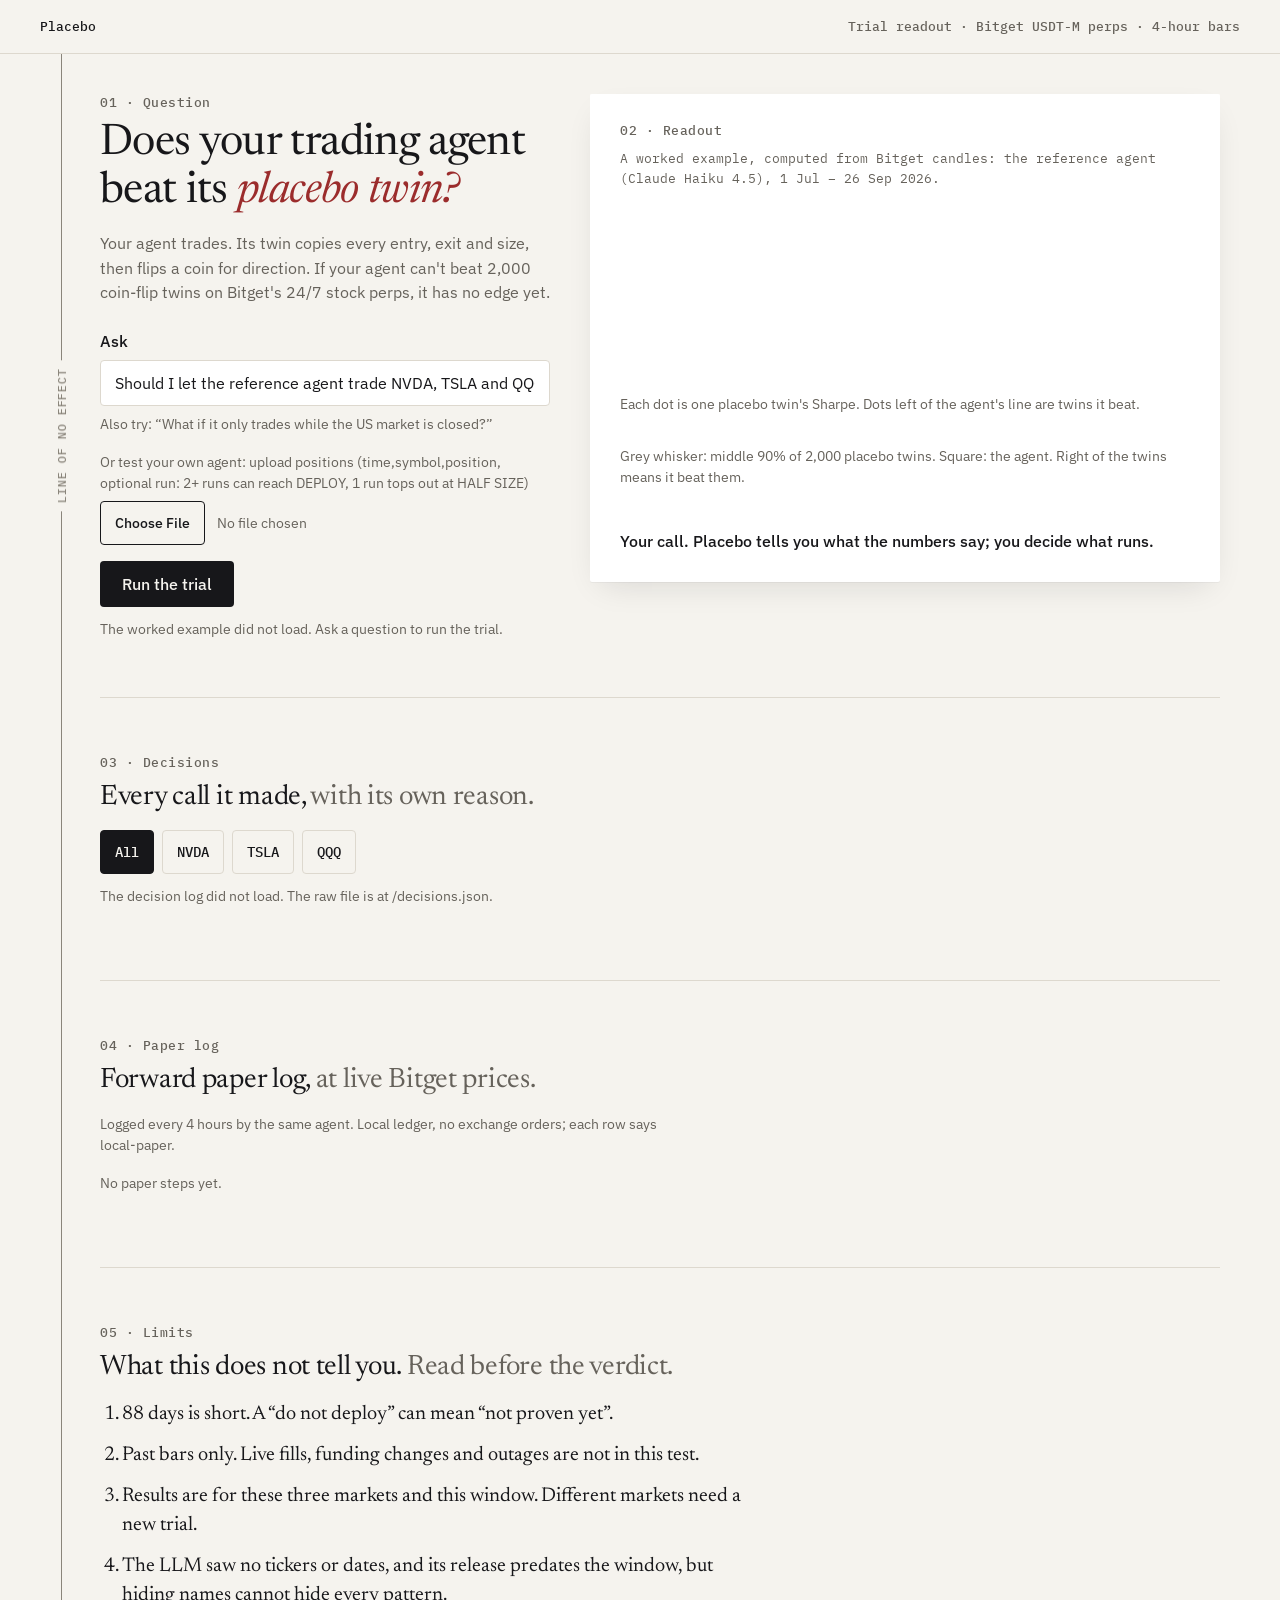
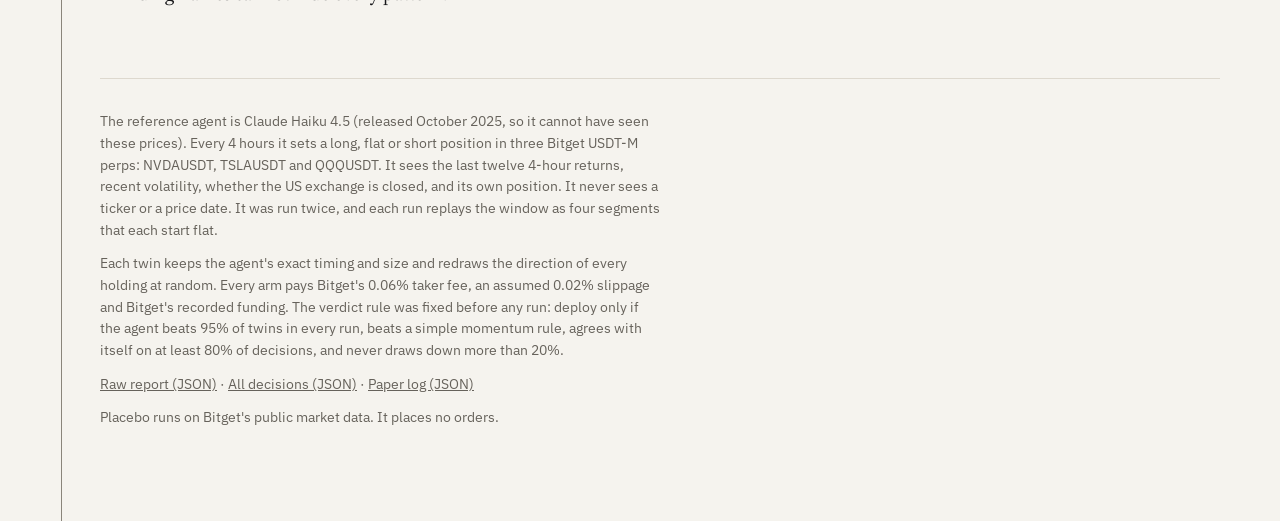
==== public/index.html @ c2c12b7b "Upload: optional run column gives one run per value, so an uploaded agent can reach DEPLOY; page and" ====
<!doctype html>
<html lang="en">
<head>
<meta charset="utf-8">
<meta name="viewport" content="width=device-width, initial-scale=1">
<title>Placebo: does your trading agent beat its placebo twin?</title>
<meta name="description" content="A placebo-controlled trial for LLM trading agents on Bitget's 24/7 tokenized-stock perps.">
<link rel="preconnect" href="https://fonts.googleapis.com">
<link rel="preconnect" href="https://fonts.gstatic.com" crossorigin>
<link href="https://fonts.googleapis.com/css2?family=Newsreader:ital,opsz,wght@0,6..72,400;0,6..72,500;1,6..72,400&family=IBM+Plex+Sans:wght@400;500;600&family=IBM+Plex+Mono:wght@400;500;600&display=swap" rel="stylesheet">
<style>
:root {
  --paper: #F5F3EE; --sheet: #FFFFFF; --ink: #17171A; --muted: #66625B; --rule: #DDD8CE;
  --null: #8A857B; --dot-beat: #3A3833; --accent: #9B2C2C;
  --worse: #9B2C2C; --better: #2F6B3A; --none: #66625B;
  --serif: "Newsreader", Georgia, serif; --sans: "IBM Plex Sans", system-ui, sans-serif; --mono: "IBM Plex Mono", ui-monospace, monospace;
  --r-control: 4px; --r-sheet: 2px;
  --edge: rgba(255,255,255,.7);
  --shadow-sheet: 0 1px 0 rgba(23,23,26,.04), 0 12px 32px -12px rgba(23,23,26,.14);
  --shadow-hover: 0 6px 16px -6px rgba(23,23,26,.35);
  --ease: cubic-bezier(.2,.7,.2,1);
  --t-press: 120ms; --t-hover: 160ms; --t-enter: 320ms;
  --s1: 4px; --s2: 8px; --s3: 12px; --s4: 16px; --s5: 24px; --s6: 32px; --s7: 40px; --s8: 56px; --s9: 80px;
  color-scheme: light;
}
@media (prefers-color-scheme: dark) {
  :root:not([data-theme="light"]) {
    --paper: #151412; --sheet: #1D1C19; --ink: #ECE8E1; --muted: #A09A8F; --rule: #2E2C28;
    --null: #6F6A61; --dot-beat: #BDB7AC; --accent: #E07B6E; --worse: #E07B6E; --better: #7FC08A; --none: #A09A8F;
    --edge: rgba(255,255,255,.05);
    --shadow-sheet: 0 16px 36px -12px rgba(0,0,0,.6);
    --shadow-hover: 0 6px 16px -6px rgba(0,0,0,.7);
    color-scheme: dark;
  }
}
:root[data-theme="dark"] {
  --paper: #151412; --sheet: #1D1C19; --ink: #ECE8E1; --muted: #A09A8F; --rule: #2E2C28;
  --null: #6F6A61; --dot-beat: #BDB7AC; --accent: #E07B6E; --worse: #E07B6E; --better: #7FC08A; --none: #A09A8F;
  --edge: rgba(255,255,255,.05);
  --shadow-sheet: 0 16px 36px -12px rgba(0,0,0,.6);
  --shadow-hover: 0 6px 16px -6px rgba(0,0,0,.7);
  color-scheme: dark;
}
* { box-sizing: border-box; }
html { -webkit-text-size-adjust: 100%; }
body { margin: 0; background: var(--paper); color: var(--ink); font: 400 16px/1.55 var(--sans); -webkit-font-smoothing: antialiased; -webkit-tap-highlight-color: transparent; }
a { color: inherit; }
:focus-visible { outline: 2px solid var(--accent); outline-offset: 2px; }

header { display: flex; justify-content: space-between; align-items: baseline; gap: var(--s4); padding: 18px var(--s7); border-bottom: 1px solid var(--rule); font: 500 13px var(--mono); color: var(--muted); }
header b { color: var(--ink); font-weight: 500; }

.page { display: grid; grid-template-columns: 2px minmax(0, 1fr); gap: 0 38px; max-width: 1240px; margin: 0 auto; padding: 0 var(--s7); }
.noeffect { background: linear-gradient(var(--null), var(--null)) center / 1px 100% no-repeat; }
.noeffect span { position: sticky; top: 40vh; display: block; writing-mode: vertical-rl; transform: rotate(180deg); font: 500 12px var(--mono); letter-spacing: .08em; color: var(--null); background: var(--paper); padding: var(--s2) 0; margin-left: -6px; }

.first { display: grid; grid-template-columns: minmax(0, 5fr) minmax(0, 7fr); gap: var(--s7); padding: var(--s7) 0 var(--s8); align-items: start; }
.sec-n { font: 500 13px var(--mono); color: var(--muted); letter-spacing: .04em; margin: 0 0 10px; }
h1 { font: 400 clamp(30px, 3.4vw, 44px)/1.1 var(--serif); letter-spacing: -.015em; margin: 0 0 14px; }
h1 em { color: var(--accent); }
.lede { color: var(--muted); margin: 0 0 var(--s5); max-width: 46ch; }
label.q { display: block; font-weight: 500; margin-bottom: 6px; }
input[type=text] { width: 100%; font: 16px var(--sans); color: var(--ink); background: var(--sheet); border: 1px solid var(--rule); border-radius: var(--r-control); padding: 12px 14px; }
.hint { font-size: 14px; color: var(--muted); margin: var(--s2) 0 var(--s4); }
.file { display: grid; gap: 6px; font-size: 14px; color: var(--muted); margin-bottom: var(--s4); }
.file input { font: 14px var(--sans); color: var(--muted); max-width: 100%; }
.file input::file-selector-button { font: 500 14px var(--sans); color: var(--ink); background: transparent; border: 1px solid var(--ink); border-radius: var(--r-control); padding: 0 14px; min-height: 44px; margin-right: 12px; cursor: pointer; }
button { font: 500 16px var(--sans); color: var(--paper); background: var(--ink); border: 0; border-radius: var(--r-control); padding: 13px 22px; min-height: 44px; cursor: pointer;
  transition: transform var(--t-hover) var(--ease), box-shadow var(--t-hover) var(--ease); }
button:active { transform: scale(.97); transition-duration: var(--t-press); }
button:disabled { opacity: .55; cursor: progress; }
@media (hover: hover) { button:not(:disabled):hover { transform: translateY(-1px); box-shadow: var(--shadow-hover); } }
.status { font-size: 14px; color: var(--muted); min-height: 1.5em; margin: var(--s3) 0 0; }
.status.error { color: var(--worse); }

.sheet { background: var(--sheet); border-radius: var(--r-sheet); box-shadow: inset 0 1px 0 var(--edge), var(--shadow-sheet); padding: 28px 30px; }
.sheet.enter { opacity: 0; transform: translateY(8px); }
.sheet.shown { opacity: 1; transform: none; transition: opacity var(--t-enter) var(--ease), transform var(--t-enter) var(--ease); }
.example { font: 400 13px/1.5 var(--mono); color: var(--muted); margin: 0 0 14px; }
.tagline { display: flex; align-items: center; gap: 10px; }
.whisker { width: 28px; height: 12px; flex: none; }
.tag { font: 600 12px var(--mono); letter-spacing: .1em; text-transform: uppercase; }
.verdict { font: 400 26px/1.25 var(--serif); margin: 6px 0 4px; }
.pline { font: 400 14px/1.5 var(--mono); color: var(--muted); margin: 0 0 var(--s5); }
figure { margin: 0 0 var(--s5); }
figcaption { font-size: 14px; color: var(--muted); margin-top: 6px; }
svg { display: block; width: 100%; height: auto; }
.forest { display: grid; grid-template-columns: 150px minmax(0, 1fr) 64px; gap: 10px 14px; align-items: center; font-size: 14px; }
.forest .num { font: 400 14px var(--mono); text-align: right; font-variant-numeric: tabular-nums; }
.track { position: relative; height: 22px; }
.track i { position: absolute; display: block; }
.track .band { top: 10px; height: 2px; background: var(--null); }
.track .cap { top: 5px; width: 1px; height: 12px; background: var(--null); }
.track .mid { top: 0; bottom: 0; width: 1px; background: var(--null); opacity: .5; }
.track .est { top: 4px; width: 14px; height: 14px; background: var(--accent); transform: translateX(-7px); }
.axis { grid-column: 2; display: flex; justify-content: space-between; font: 400 13px var(--mono); color: var(--muted); white-space: nowrap; }
.table-wrap { overflow-x: auto; }
table { width: 100%; border-collapse: collapse; font-size: 14px; }
th, td { padding: 8px 6px; border-top: 1px solid var(--rule); text-align: right; white-space: nowrap; }
th:first-child, td:first-child { text-align: left; }
th { font-weight: 500; color: var(--muted); }
td { font-family: var(--mono); font-variant-numeric: tabular-nums; }
tr.agent td:first-child { color: var(--accent); font-weight: 500; }
.mood { font-size: 14px; color: var(--muted); margin: var(--s4) 0 0; }
.call { font-weight: 500; margin: var(--s4) 0 0; }

section { padding: var(--s8) 0; border-top: 1px solid var(--rule); }
h2 { font: 400 28px/1.2 var(--serif); letter-spacing: -.01em; margin: 0 0 var(--s4); }
h2 span { color: var(--muted); }
.note { color: var(--muted); font-size: 14px; margin: 0 0 var(--s4); max-width: 70ch; }
.filters { display: flex; gap: var(--s2); flex-wrap: wrap; margin-bottom: var(--s3); }
.chip { font: 500 14px var(--mono); color: var(--ink); background: transparent; border: 1px solid var(--rule); padding: 0 14px; min-height: 44px; border-radius: var(--r-control); }
.chip[aria-pressed="true"] { background: var(--ink); color: var(--paper); border-color: var(--ink); }
.row { display: grid; grid-template-columns: 110px 60px 110px 56px minmax(0, 1fr); gap: 4px 16px; padding: 10px 0; border-top: 1px solid var(--rule); font-size: 14px; }
.row .m { font-family: var(--mono); color: var(--muted); font-variant-numeric: tabular-nums; }
.more { margin-top: var(--s4); background: transparent; color: var(--ink); border: 1px solid var(--ink); }
ol.limits { margin: 0; padding-left: 22px; font: 400 20px/1.45 var(--serif); max-width: 60ch; }
ol.limits li { margin-bottom: var(--s3); }
footer { padding: var(--s6) 0 var(--s9); font-size: 14px; color: var(--muted); border-top: 1px solid var(--rule); }
footer p { max-width: 70ch; margin: 0 0 var(--s3); }

@media (max-width: 860px) {
  header { padding: 14px var(--s4); flex-direction: column; gap: 2px; }
  .page { grid-template-columns: 1px minmax(0, 1fr); gap: 0 var(--s4); padding: 0 var(--s4); }
  .noeffect span { display: none; }
  .first { grid-template-columns: minmax(0, 1fr); gap: 28px; padding-top: var(--s5); }
  .sheet { padding: 20px; }
  .forest { grid-template-columns: 104px minmax(0, 1fr) 48px; }
  .row { grid-template-columns: 1fr 1fr 1fr; }
  .row .r { grid-column: 1 / -1; }
}
@media (prefers-reduced-motion: reduce) {
  *, *::before, *::after { transition-duration: 0ms !important; scroll-behavior: auto !important; }
}
</style>
</head>
<body>
<header><b>Placebo</b><span>Trial readout · Bitget USDT-M perps · 4-hour bars</span></header>
<div class="page">
<div class="noeffect" aria-hidden="true"><span>LINE OF NO EFFECT</span></div>
<main>
  <div class="first">
    <form id="f" novalidate>
      <p class="sec-n">01 · Question</p>
      <h1>Does your trading agent beat its <em>placebo twin?</em></h1>
      <p class="lede">Your agent trades. Its twin copies every entry, exit and size, then flips a coin for direction. If your agent can't beat 2,000 coin-flip twins on Bitget's 24/7 stock perps, it has no edge yet.</p>
      <label class="q" for="q">Ask</label>
      <input id="q" type="text" value="Should I let the reference agent trade NVDA, TSLA and QQQ?" autocomplete="off" maxlength="500">
      <p class="hint">Also try: “What if it only trades while the US market is closed?”</p>
      <label class="file">Or test your own agent: upload positions (time,symbol,position, optional run: 2+ runs can reach DEPLOY, 1 run tops out at HALF SIZE)
        <input id="csv" type="file" accept=".csv,text/csv">
      </label>
      <button id="run" type="submit">Run the trial</button>
      <p id="status" class="status" role="status" aria-live="polite">Ask a question to run the trial. Data: Bitget USDT-M perps, 4-hour bars, 1 Jul – 26 Sep 2026.</p>
    </form>

    <article id="sheet" class="sheet" aria-live="polite">
      <p class="sec-n">02 · Readout</p>
      <p class="example" id="example">A worked example, computed from Bitget candles: the reference agent (Claude Haiku 4.5), 1 Jul – 26 Sep 2026.</p>
      <div class="tagline"><svg class="whisker" id="whisker" viewBox="0 0 28 12" aria-hidden="true"></svg><span class="tag" id="tag"></span></div>
      <p class="verdict" id="vtext"></p>
      <p class="pline" id="pline"></p>
      <figure>
        <svg id="field" role="img" aria-label="2,000 placebo twins as dots, with the agent's Sharpe marked"></svg>
        <figcaption>Each dot is one placebo twin's Sharpe. Dots left of the agent's line are twins it beat.</figcaption>
      </figure>
      <figure id="forestfig">
        <div class="forest" id="forest"></div>
        <figcaption>Grey whisker: middle 90% of 2,000 placebo twins. Square: the agent. Right of the twins means it beat them.</figcaption>
      </figure>
      <div class="table-wrap"><table id="arms"></table></div>
      <p class="mood" id="mood"></p>
      <p class="call">Your call. Placebo tells you what the numbers say; you decide what runs.</p>
    </article>
  </div>

  <section id="decisions">
    <p class="sec-n">03 · Decisions</p>
    <h2>Every call it made, <span>with its own reason.</span></h2>
    <div class="filters" id="filters"></div>
    <p class="note" id="dcount">Loading the decision log…</p>
    <div id="rows"></div>
    <button class="more" id="more" type="button" hidden>Show 40 more</button>
  </section>

  <section id="paper">
    <p class="sec-n">04 · Paper log</p>
    <h2>Forward paper log, <span>at live Bitget prices.</span></h2>
    <p class="note">Logged every 4 hours by the same agent. Local ledger, no exchange orders; each row says local-paper.</p>
    <div id="paperrows"></div>
  </section>

  <section id="limits">
    <p class="sec-n">05 · Limits</p>
    <h2>What this does not tell you. <span>Read before the verdict.</span></h2>
    <ol class="limits">
      <li>88 days is short. A “do not deploy” can mean “not proven yet”.</li>
      <li>Past bars only. Live fills, funding changes and outages are not in this test.</li>
      <li>Results are for these three markets and this window. Different markets need a new trial.</li>
      <li>The LLM saw no tickers or dates, and its release predates the window, but hiding names cannot hide every pattern.</li>
    </ol>
  </section>

  <footer>
    <p>The reference agent is Claude Haiku 4.5 (released October 2025, so it cannot have seen these prices). Every 4 hours it sets a long, flat or short position in three Bitget USDT-M perps: NVDAUSDT, TSLAUSDT and QQQUSDT. It sees the last twelve 4-hour returns, recent volatility, whether the US exchange is closed, and its own position. It never sees a ticker or a price date. It was run twice, and each run replays the window as four segments that each start flat.</p>
    <p>Each twin keeps the agent's exact timing and size and redraws the direction of every holding at random. Every arm pays Bitget's 0.06% taker fee, an assumed 0.02% slippage and Bitget's recorded funding. The verdict rule was fixed before any run: deploy only if the agent beats 95% of twins in every run, beats a simple momentum rule, agrees with itself on at least 80% of decisions, and never draws down more than 20%.</p>
    <p><a href="/report.json">Raw report (JSON)</a> · <a href="/decisions.json">All decisions (JSON)</a> · <a href="/paper.json">Paper log (JSON)</a></p>
    <p>Placebo runs on Bitget's public market data. It places no orders.</p>
  </footer>
</main>
</div>
<script>
const $ = (id) => document.getElementById(id);
const pct = (x) => (x * 100).toFixed(1) + "%";
const f2 = (x) => (x == null ? "–" : x.toFixed(2));
const when = (t) => new Date(t).toISOString().slice(5, 16).replace("T", " ");
const SVG = "http://www.w3.org/2000/svg";
// Build DOM nodes; text always goes in through textContent, never parsed as HTML.
function h(tag, attrs = {}, ...kids) {
  const el = document.createElement(tag);
  for (const [k, v] of Object.entries(attrs)) k === "style" ? Object.assign(el.style, v) : el.setAttribute(k, v);
  for (const c of kids.flat()) el.append(c instanceof Node ? c : document.createTextNode(String(c)));
  return el;
}
function s(tag, attrs = {}, text) {
  const el = document.createElementNS(SVG, tag);
  for (const [k, v] of Object.entries(attrs)) el.setAttribute(k, v);
  if (text != null) el.textContent = text;
  return el;
}
const MONO = { "font-family": "IBM Plex Mono, monospace", "font-size": "13" };
const VERDICT = {
  "DEPLOY": (p, c) => `Deploy. It beat ${p}% of its placebo twins, beat the momentum rule, and agreed with itself ${c}% of the time.`,
  "HALF SIZE": (p) => `Half size at most. Better than ${p}% of placebo twins, which is suggestive, not proof.`,
  "DO NOT DEPLOY": (p) => `Do not deploy. It beat only ${p}% of its placebo twins. A coin flip with the same timing does about as well.`,
};
function state(p) {
  if (p <= 0.05) return ["Beats placebo", "--better"];
  if (p >= 0.95) return ["Worse than placebo", "--worse"];
  return ["No detectable edge", "--none"];
}
let current = null;

function drawField(pl) {
  const svg = $("field"), W = Math.max(300, Math.round(svg.getBoundingClientRect().width) || 640);
  const n = pl.histogram.length, bw = W / n, perCol = Math.max(2, Math.floor(bw / 4.2)), r = 1.45, step = 3.6;
  const maxRows = Math.ceil(Math.max(...pl.histogram) / perCol), H = maxRows * step + 44;
  svg.setAttribute("viewBox", `0 0 ${W} ${H}`);
  const lo = pl.bin_edges[0], hi = pl.bin_edges[n], x = (v) => ((v - lo) / (hi - lo)) * W;
  const nodes = [];
  let seen = 0;
  const beaten = Math.round(pl.percentile * 20);  // twins with a lower Sharpe than the agent, of 2,000
  pl.histogram.forEach((c, i) => {
    for (let k = 0; k < c; k++) {
      const beat = seen++ < beaten, col = k % perCol, row = Math.floor(k / perCol);
      nodes.push(s("circle", { cx: (i * bw + 2 + col * (bw - 4) / Math.max(1, perCol - 1)).toFixed(1), cy: (H - 22 - row * step).toFixed(1), r, fill: `var(${beat ? "--dot-beat" : "--null"})` }));
    }
  });
  const ax = Math.min(W - 1, Math.max(1, x(pl.agent_sharpe))), right = ax > W - 120;
  nodes.push(s("line", { x1: ax, x2: ax, y1: 14, y2: H - 18, stroke: "var(--accent)", "stroke-width": 2 }));
  nodes.push(s("text", { ...MONO, x: ax + (right ? -6 : 6), y: 12, fill: "var(--accent)", "text-anchor": right ? "end" : "start" }, `agent ${f2(pl.agent_sharpe)}`));
  if (lo < 0 && hi > 0) {
    nodes.push(s("line", { x1: x(0), x2: x(0), y1: H - 18, y2: H - 12, stroke: "var(--muted)" }));
    nodes.push(s("text", { ...MONO, x: x(0), y: H - 2, fill: "var(--muted)", "text-anchor": "middle" }, "0"));
  }
  nodes.push(s("text", { ...MONO, x: 0, y: H - 2, fill: "var(--muted)" }, f2(lo)));
  nodes.push(s("text", { ...MONO, x: W, y: H - 2, fill: "var(--muted)", "text-anchor": "end" }, f2(hi)));
  svg.replaceChildren(...nodes);
}

function drawForest(F) {
  const names = { all: "All hours", us_closed: "US market closed", us_open: "US market open" };
  const vals = Object.values(F).flatMap((q) => [q.p05, q.p95, q.agent_sharpe]);
  const lo = Math.min(...vals) - 0.5, hi = Math.max(...vals) + 0.5, x = (v) => ((v - lo) / (hi - lo)) * 100 + "%";
  const cells = Object.entries(F).flatMap(([k, q]) => [
    h("div", {}, names[k] || k),
    h("div", { class: "track" },
      h("i", { class: "band", style: { left: x(q.p05), width: `calc(${x(q.p95)} - ${x(q.p05)})` } }),
      h("i", { class: "cap", style: { left: x(q.p05) } }), h("i", { class: "cap", style: { left: x(q.p95) } }),
      h("i", { class: "mid", style: { left: x(q.mean) } }), h("i", { class: "est", style: { left: x(q.agent_sharpe) } })),
    h("div", { class: "num" }, `${Math.round(q.percentile)}%`),
  ]);
  cells.push(h("div"), h("div", { class: "axis" }, h("span", {}, f2(lo)), h("span", {}, "Sharpe"), h("span", {}, f2(hi))), h("div"));
  $("forest").replaceChildren(...cells);
}

function render(r, opts = {}) {
  current = r;
  const pl = r.placebo, p = Math.round(pl.percentile), c = r.consistency == null ? null : Math.round(r.consistency * 100);
  const [word, colour] = state(pl.p_value);
  $("tag").textContent = word; $("tag").style.color = `var(${colour})`;
  const w = { stroke: `var(${colour})`, "stroke-width": 1.5 };
  $("whisker").replaceChildren(
    s("line", { ...w, x1: 1, x2: 27, y1: 6, y2: 6 }), s("line", { ...w, x1: 1, x2: 1, y1: 2, y2: 10 }),
    s("line", { ...w, x1: 27, x2: 27, y1: 2, y2: 10 }), s("rect", { x: 10, y: 2, width: 8, height: 8, fill: "var(--accent)" }));
  $("vtext").textContent = (VERDICT[r.verdict] || VERDICT["DO NOT DEPLOY"])(p, c);
  let line = `p = ${pl.p_value.toFixed(3)} against 2,000 placebo twins (one-sided).` +
    (r.p_values_per_run.length > 1 ? ` Worst of ${r.p_values_per_run.length} runs; consistency ${c}%.` : " One run: consistency needs 2+ runs, so this upload tops out at HALF SIZE; add a run column to go for DEPLOY.");
  if (r.hours && r.hours !== "all") line += ` Positions kept only while the US exchange is ${r.hours === "us_closed" ? "closed" : "open"}.`;
  $("pline").textContent = line;
  $("example").hidden = !opts.example;
  $("forestfig").hidden = !opts.forest;
  drawField(pl);
  const names = { agent: r.agent_source === "uploaded" ? "your agent" : "reference agent", rule: "momentum rule", hold: "buy and hold" };
  $("arms").replaceChildren(
    h("tr", {}, ["arm", "Sharpe", "return", "max DD", "win", "trades/day", "costs"].map((t) => h("th", {}, t))),
    ...Object.entries(r.arms).map(([k, v]) => h("tr", { class: k },
      [names[k] || k, f2(v.sharpe), pct(v.total_return), pct(v.max_drawdown), `${Math.round(v.win_rate * 100)}%`, f2(v.turnover_per_day), pct(v.costs_paid)].map((t) => h("td", {}, t)))));
  $("mood").textContent = r.mood && !r.mood.ok ? `Bitget data service unavailable (HTTP ${r.mood.code}). Market mood not shown.` : "";
  const sh = $("sheet"); sh.classList.remove("shown"); sh.classList.add("enter"); void sh.offsetWidth; sh.classList.replace("enter", "shown");
}

const side = (x) => (x > 0 ? "long" : x < 0 ? "short" : "flat");
const row = (a, b, c, d, e) => h("div", { class: "row" }, h("span", { class: "m" }, a), h("span", { class: "m" }, b), h("span", { class: "m" }, c), h("span", {}, d), h("span", { class: "r" }, e));
let D = [], filter = "ALL", shown = 40;
function drawRows() {
  const list = filter === "ALL" ? D : D.filter((d) => d.symbol.startsWith(filter));
  $("dcount").textContent = `${list.length.toLocaleString("en")} decisions by Claude Haiku 4.5 over 2 runs. Showing ${Math.min(shown, list.length)}.`;
  $("rows").replaceChildren(...list.slice(0, shown).map((d) => row(when(d.t), `run ${d.run + 1}`, d.symbol, side(d.position), d.reason)));
  $("more").hidden = shown >= list.length;
}
$("more").addEventListener("click", () => { shown += 40; drawRows(); });
$("filters").replaceChildren(...["ALL", "NVDA", "TSLA", "QQQ"].map((k) => h("button", { type: "button", class: "chip", "aria-pressed": String(k === "ALL"), "data-k": k }, k === "ALL" ? "All" : k)));
$("filters").addEventListener("click", (e) => {
  const b = e.target.closest(".chip"); if (!b) return;
  filter = b.dataset.k; shown = 40;
  document.querySelectorAll(".chip").forEach((c) => c.setAttribute("aria-pressed", String(c === b)));
  drawRows();
});

async function load() {
  try {
    const [rep, forest] = await Promise.all([fetch("/report.json").then((r) => r.json()), fetch("/forest.json").then((r) => r.json())]);
    drawForest(forest);
    render({ ...rep, agent_source: "reference" }, { example: true, forest: true });
  } catch (e) { $("status").textContent = "The worked example did not load. Ask a question to run the trial."; }
  try {
    const d = await fetch("/decisions.json").then((r) => r.json());
    D = d.decisions; drawRows();
  } catch (e) { $("dcount").textContent = "The decision log did not load. The raw file is at /decisions.json."; }
  const empty = () => $("paperrows").replaceChildren(h("p", { class: "note" }, "No paper steps yet."));
  try {
    const p = await fetch("/paper.json").then((r) => r.json());
    if (!p.length) return empty();
    $("paperrows").replaceChildren(...p.slice().reverse().flatMap((st) => Object.keys(st.positions).map((sym) =>
      row(when(st.bar + 4 * 3600e3), st.source, `${sym} ${st.prices[sym]}`, side(st.positions[sym]), st.reasons[sym] || ""))));
  } catch (e) { empty(); }
}
load();

$("f").addEventListener("submit", async (e) => {
  e.preventDefault();
  const btn = $("run"), st = $("status"), label = btn.textContent;
  btn.disabled = true; btn.textContent = "Running…";
  st.className = "status"; st.textContent = "Replaying 528 bars per market against 2,000 placebo twins…";
  try {
    const file = $("csv").files[0];
    if (file && file.size > 1_000_000) throw new Error("the CSV is larger than 1 MB");
    const body = { question: $("q").value, csv: file ? await file.text() : null };
    const res = await fetch("/api/trial", { method: "POST", headers: { "Content-Type": "application/json" }, body: JSON.stringify(body) });
    const data = await res.json().catch(() => ({ error: `server returned ${res.status}` }));
    if (!res.ok || data.error) throw new Error(data.error || `server returned ${res.status}`);
    render(data, { example: false, forest: false });
    st.textContent = data.parser === "keywords" ? "Question read by keyword match (the language model was unavailable)." : "";
  } catch (err) {
    st.className = "status error";
    st.textContent = `The trial did not run: ${err.message}. Nothing was changed. Try again, or check the CSV format.`;
  } finally {
    btn.disabled = false; btn.textContent = label;
  }
});
let resizeTimer;
addEventListener("resize", () => { clearTimeout(resizeTimer); resizeTimer = setTimeout(() => { if (current) drawField(current.placebo); }, 200); });
</script>
</body>
</html>
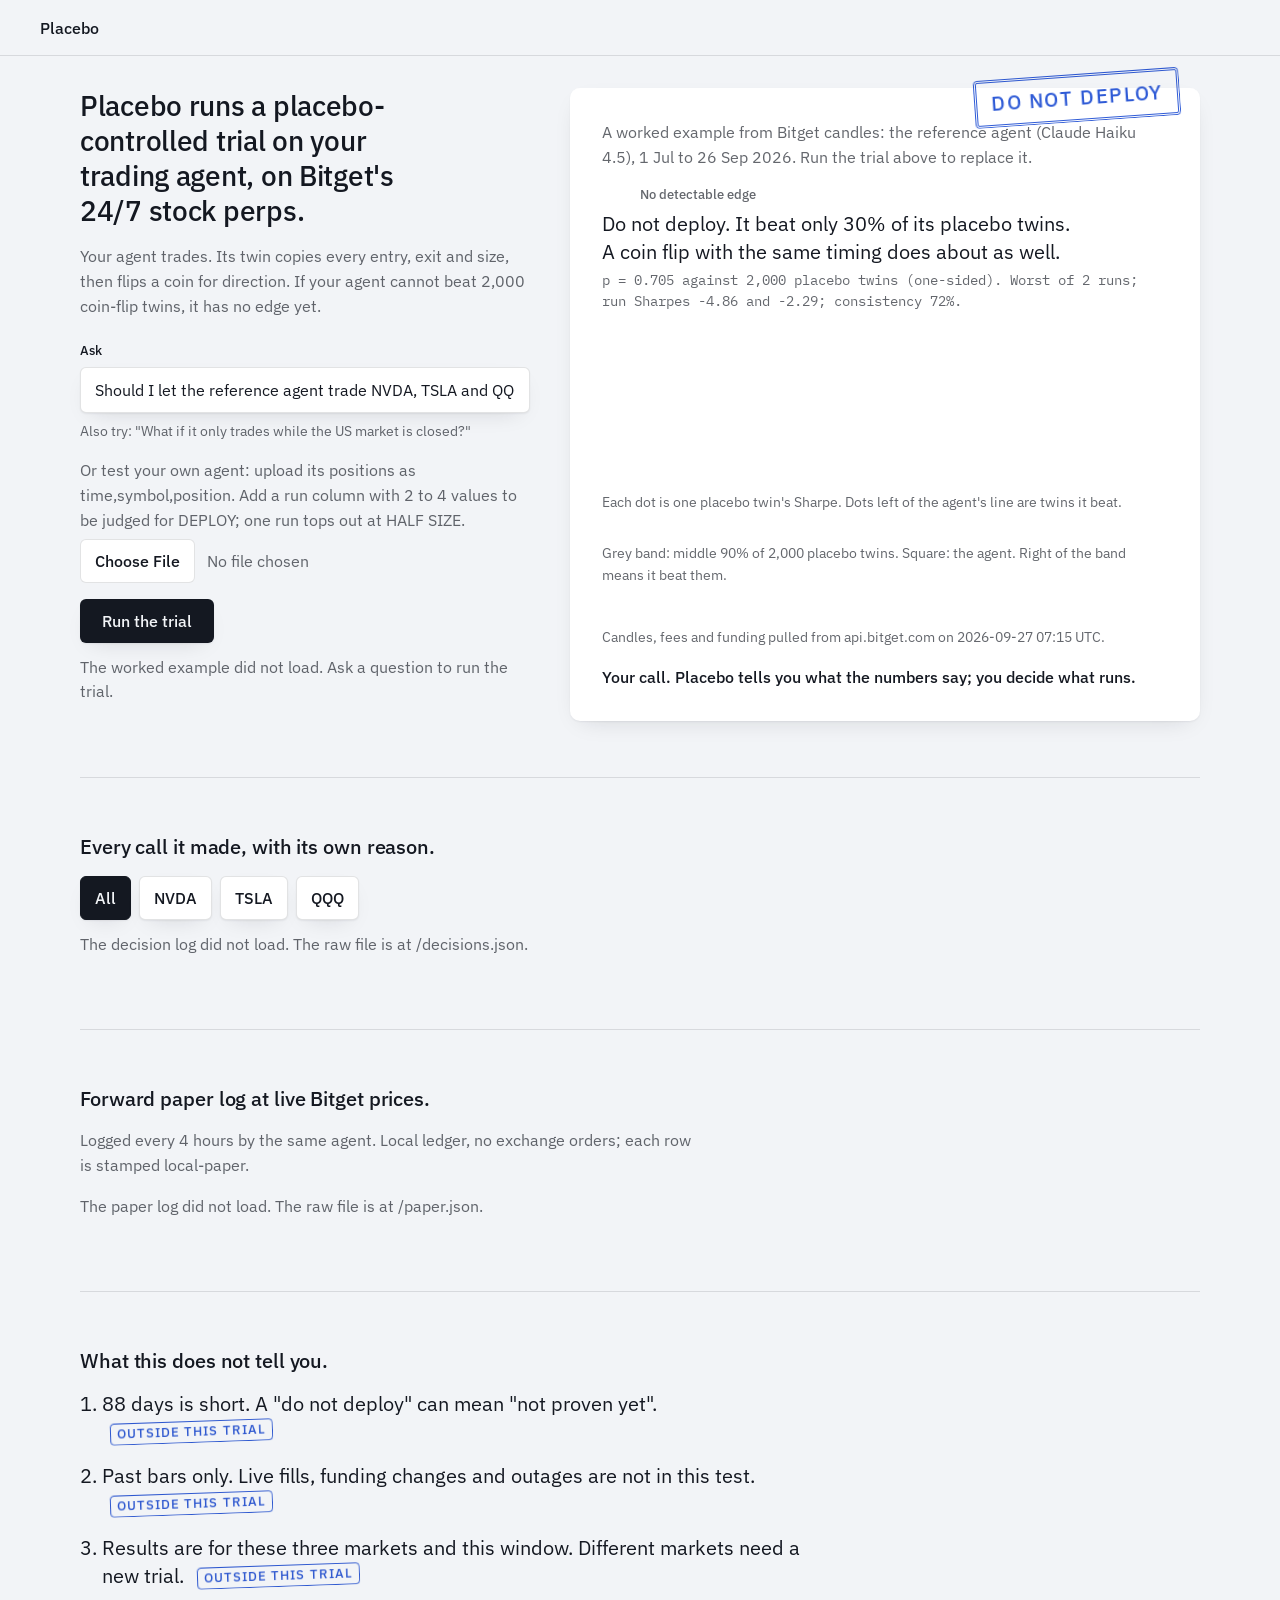
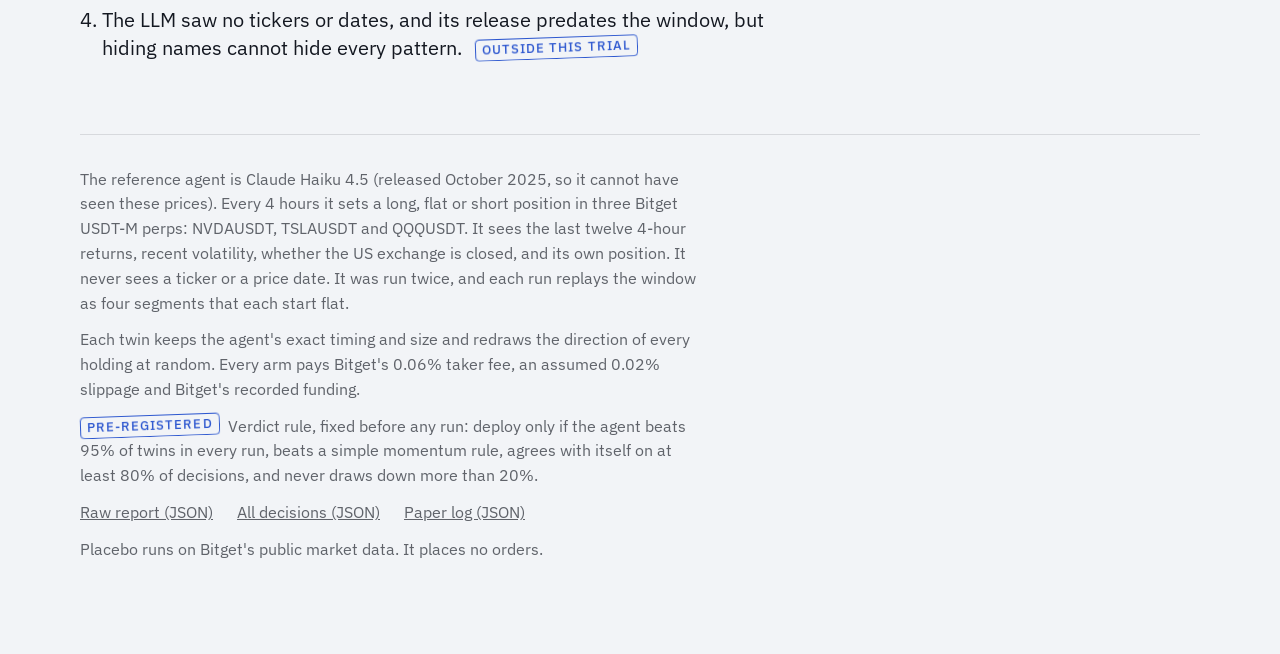
==== commit dcc66de1: "Design pass to direction A, stamped readout: Plex Sans and Mono on an OS-following cool ground, the " ====
--- a/public/index.html
+++ b/public/index.html
@@ -3,208 +3,217 @@
 <head>
 <meta charset="utf-8">
 <meta name="viewport" content="width=device-width, initial-scale=1">
-<title>Placebo: does your trading agent beat its placebo twin?</title>
-<meta name="description" content="A placebo-controlled trial for LLM trading agents on Bitget's 24/7 tokenized-stock perps.">
+<title>Placebo: a placebo-controlled trial for your trading agent</title>
+<meta name="description" content="A placebo-controlled trial for LLM trading agents on Bitget's 24/7 tokenized-stock perps: your agent against 2,000 coin-flip twins with its exact timing and size.">
 <link rel="preconnect" href="https://fonts.googleapis.com">
 <link rel="preconnect" href="https://fonts.gstatic.com" crossorigin>
-<link href="https://fonts.googleapis.com/css2?family=Newsreader:ital,opsz,wght@0,6..72,400;0,6..72,500;1,6..72,400&family=IBM+Plex+Sans:wght@400;500;600&family=IBM+Plex+Mono:wght@400;500;600&display=swap" rel="stylesheet">
+<link href="https://fonts.googleapis.com/css2?family=IBM+Plex+Sans:wght@400;500&family=IBM+Plex+Mono:wght@400;500&display=swap" rel="stylesheet">
 <style>
 :root {
-  --paper: #F5F3EE; --sheet: #FFFFFF; --ink: #17171A; --muted: #66625B; --rule: #DDD8CE;
-  --null: #8A857B; --dot-beat: #3A3833; --accent: #9B2C2C;
-  --worse: #9B2C2C; --better: #2F6B3A; --none: #66625B;
-  --serif: "Newsreader", Georgia, serif; --sans: "IBM Plex Sans", system-ui, sans-serif; --mono: "IBM Plex Mono", ui-monospace, monospace;
-  --r-control: 4px; --r-sheet: 2px;
-  --edge: rgba(255,255,255,.7);
-  --shadow-sheet: 0 1px 0 rgba(23,23,26,.04), 0 12px 32px -12px rgba(23,23,26,.14);
-  --shadow-hover: 0 6px 16px -6px rgba(23,23,26,.35);
-  --ease: cubic-bezier(.2,.7,.2,1);
-  --t-press: 120ms; --t-hover: 160ms; --t-enter: 320ms;
+  --plex-sans: "IBM Plex Sans", system-ui, sans-serif;
+  --plex-mono: "IBM Plex Mono", ui-monospace, monospace;
+  --fs-13: 13px; --fs-14: 14px; --fs-16: 16px; --fs-20: 20px; --fs-28: 28px;
+  --fw-400: 400; --fw-500: 500;
   --s1: 4px; --s2: 8px; --s3: 12px; --s4: 16px; --s5: 24px; --s6: 32px; --s7: 40px; --s8: 56px; --s9: 80px;
+  --r-control: 6px; --r-sheet: 10px; --r-stamp: 4px;
+  --ease: cubic-bezier(.2,.8,.2,1);
+  --t-press: 120ms; --t-hover: 180ms; --t-enter: 600ms;
+  --ground: #F2F4F7; --sheet: #FFFFFF; --ink: #141821;
+  --ink-2: rgba(20,24,33,.66); --ink-3: rgba(20,24,33,.38); --rule: rgba(20,24,33,.12);
+  --accent: #2F5BD6; --red: #B42318; --green: #1F7A3A; --amber: #B35C00;
+  --shadow-1: 0 1px 2px rgba(20,24,33,.06), 0 8px 24px -12px rgba(20,24,33,.18);
+  --shadow-2: 0 2px 4px rgba(20,24,33,.08), 0 12px 32px -12px rgba(20,24,33,.24);
+  --edge: rgba(255,255,255,.8);
+  --stamp-blend: multiply;
   color-scheme: light;
 }
 @media (prefers-color-scheme: dark) {
   :root:not([data-theme="light"]) {
-    --paper: #151412; --sheet: #1D1C19; --ink: #ECE8E1; --muted: #A09A8F; --rule: #2E2C28;
-    --null: #6F6A61; --dot-beat: #BDB7AC; --accent: #E07B6E; --worse: #E07B6E; --better: #7FC08A; --none: #A09A8F;
-    --edge: rgba(255,255,255,.05);
-    --shadow-sheet: 0 16px 36px -12px rgba(0,0,0,.6);
-    --shadow-hover: 0 6px 16px -6px rgba(0,0,0,.7);
+    --ground: #1A1F27; --sheet: #232933; --ink: #E6E9EE;
+    --ink-2: rgba(230,233,238,.68); --ink-3: rgba(230,233,238,.36); --rule: rgba(230,233,238,.12);
+    --accent: #7D9BFF; --red: #F08A80; --green: #7FCB8F; --amber: #E6A54A;
+    --shadow-1: 0 1px 2px rgba(0,0,0,.3), 0 8px 24px -12px rgba(0,0,0,.6);
+    --shadow-2: 0 2px 4px rgba(0,0,0,.35), 0 12px 32px -12px rgba(0,0,0,.7);
+    --edge: rgba(255,255,255,.06);
+    --stamp-blend: normal;
     color-scheme: dark;
   }
 }
 :root[data-theme="dark"] {
-  --paper: #151412; --sheet: #1D1C19; --ink: #ECE8E1; --muted: #A09A8F; --rule: #2E2C28;
-  --null: #6F6A61; --dot-beat: #BDB7AC; --accent: #E07B6E; --worse: #E07B6E; --better: #7FC08A; --none: #A09A8F;
-  --edge: rgba(255,255,255,.05);
-  --shadow-sheet: 0 16px 36px -12px rgba(0,0,0,.6);
-  --shadow-hover: 0 6px 16px -6px rgba(0,0,0,.7);
+  --ground: #1A1F27; --sheet: #232933; --ink: #E6E9EE;
+  --ink-2: rgba(230,233,238,.68); --ink-3: rgba(230,233,238,.36); --rule: rgba(230,233,238,.12);
+  --accent: #7D9BFF; --red: #F08A80; --green: #7FCB8F; --amber: #E6A54A;
+  --shadow-1: 0 1px 2px rgba(0,0,0,.3), 0 8px 24px -12px rgba(0,0,0,.6);
+  --shadow-2: 0 2px 4px rgba(0,0,0,.35), 0 12px 32px -12px rgba(0,0,0,.7);
+  --edge: rgba(255,255,255,.06);
+  --stamp-blend: normal;
   color-scheme: dark;
 }
 * { box-sizing: border-box; }
 html { -webkit-text-size-adjust: 100%; }
-body { margin: 0; background: var(--paper); color: var(--ink); font: 400 16px/1.55 var(--sans); -webkit-font-smoothing: antialiased; -webkit-tap-highlight-color: transparent; }
+body { margin: 0; background: var(--ground); color: var(--ink); font: var(--fw-400) var(--fs-16)/1.55 var(--plex-sans); -webkit-font-smoothing: antialiased; -webkit-tap-highlight-color: transparent; }
 a { color: inherit; }
 :focus-visible { outline: 2px solid var(--accent); outline-offset: 2px; }
-
-header { display: flex; justify-content: space-between; align-items: baseline; gap: var(--s4); padding: 18px var(--s7); border-bottom: 1px solid var(--rule); font: 500 13px var(--mono); color: var(--muted); }
-header b { color: var(--ink); font-weight: 500; }
-
-.page { display: grid; grid-template-columns: 2px minmax(0, 1fr); gap: 0 38px; max-width: 1240px; margin: 0 auto; padding: 0 var(--s7); }
-.noeffect { background: linear-gradient(var(--null), var(--null)) center / 1px 100% no-repeat; }
-.noeffect span { position: sticky; top: 40vh; display: block; writing-mode: vertical-rl; transform: rotate(180deg); font: 500 12px var(--mono); letter-spacing: .08em; color: var(--null); background: var(--paper); padding: var(--s2) 0; margin-left: -6px; }
-
-.first { display: grid; grid-template-columns: minmax(0, 5fr) minmax(0, 7fr); gap: var(--s7); padding: var(--s7) 0 var(--s8); align-items: start; }
-.sec-n { font: 500 13px var(--mono); color: var(--muted); letter-spacing: .04em; margin: 0 0 10px; }
-h1 { font: 400 clamp(30px, 3.4vw, 44px)/1.1 var(--serif); letter-spacing: -.015em; margin: 0 0 14px; }
-h1 em { color: var(--accent); }
-.lede { color: var(--muted); margin: 0 0 var(--s5); max-width: 46ch; }
-label.q { display: block; font-weight: 500; margin-bottom: 6px; }
-input[type=text] { width: 100%; font: 16px var(--sans); color: var(--ink); background: var(--sheet); border: 1px solid var(--rule); border-radius: var(--r-control); padding: 12px 14px; }
-.hint { font-size: 14px; color: var(--muted); margin: var(--s2) 0 var(--s4); }
-.file { display: grid; gap: 6px; font-size: 14px; color: var(--muted); margin-bottom: var(--s4); }
-.file input { font: 14px var(--sans); color: var(--muted); max-width: 100%; }
-.file input::file-selector-button { font: 500 14px var(--sans); color: var(--ink); background: transparent; border: 1px solid var(--ink); border-radius: var(--r-control); padding: 0 14px; min-height: 44px; margin-right: 12px; cursor: pointer; }
-button { font: 500 16px var(--sans); color: var(--paper); background: var(--ink); border: 0; border-radius: var(--r-control); padding: 13px 22px; min-height: 44px; cursor: pointer;
+p { margin: 0; }
+
+header { height: 56px; display: flex; align-items: center; padding: 0 var(--s7); border-bottom: 1px solid var(--rule); }
+.mark { font: var(--fw-500) var(--fs-16) var(--plex-sans); color: var(--ink); text-decoration: none; }
+.page { max-width: 1200px; margin: 0 auto; padding: 0 var(--s7); }
+
+.first { display: grid; grid-template-columns: minmax(0, 5fr) minmax(0, 7fr); column-gap: var(--s7); padding: var(--s6) 0 var(--s8); align-items: start; }
+h1 { font: var(--fw-500) clamp(22px, 1.6vw + 8px, 28px)/1.25 var(--plex-sans); letter-spacing: -.01em; margin: 0 0 var(--s4); max-width: 22ch; text-wrap: balance; }
+.lede { color: var(--ink-2); margin: 0 0 var(--s5); max-width: 62ch; }
+label.q { display: block; font: var(--fw-500) var(--fs-13)/1.4 var(--plex-sans); margin-bottom: 6px; }
+input[type=text] { width: 100%; font: var(--fw-400) var(--fs-16) var(--plex-sans); color: var(--ink); background: var(--sheet); border: 1px solid var(--rule); border-radius: var(--r-control); padding: 12px 14px; box-shadow: inset 0 1px 0 var(--edge), var(--shadow-1); }
+.hint { font-size: var(--fs-14); color: var(--ink-2); margin: var(--s2) 0 var(--s4); }
+.file { display: grid; gap: 6px; font-size: var(--fs-16); color: var(--ink-2); margin: 0 0 var(--s4); }
+.file input { font: var(--fw-400) var(--fs-16) var(--plex-sans); color: var(--ink-2); max-width: 100%; }
+.file input::file-selector-button { font: var(--fw-500) var(--fs-16) var(--plex-sans); color: var(--ink); background: var(--sheet); border: 1px solid var(--rule); border-radius: var(--r-control); padding: 0 14px; min-height: 44px; margin-right: 12px; cursor: pointer; }
+button { font: var(--fw-500) var(--fs-16) var(--plex-sans); color: var(--ground); background: var(--ink); border: 0; border-radius: var(--r-control); padding: 0 22px; min-height: 44px; cursor: pointer; box-shadow: var(--shadow-1);
   transition: transform var(--t-hover) var(--ease), box-shadow var(--t-hover) var(--ease); }
 button:active { transform: scale(.97); transition-duration: var(--t-press); }
 button:disabled { opacity: .55; cursor: progress; }
-@media (hover: hover) { button:not(:disabled):hover { transform: translateY(-1px); box-shadow: var(--shadow-hover); } }
-.status { font-size: 14px; color: var(--muted); min-height: 1.5em; margin: var(--s3) 0 0; }
-.status.error { color: var(--worse); }
-
-.sheet { background: var(--sheet); border-radius: var(--r-sheet); box-shadow: inset 0 1px 0 var(--edge), var(--shadow-sheet); padding: 28px 30px; }
-.sheet.enter { opacity: 0; transform: translateY(8px); }
-.sheet.shown { opacity: 1; transform: none; transition: opacity var(--t-enter) var(--ease), transform var(--t-enter) var(--ease); }
-.example { font: 400 13px/1.5 var(--mono); color: var(--muted); margin: 0 0 14px; }
-.tagline { display: flex; align-items: center; gap: 10px; }
+@media (hover: hover) { button:not(:disabled):hover { transform: translateY(-1px); box-shadow: var(--shadow-2); } }
+.status { color: var(--ink-2); min-height: 1.5em; margin: var(--s3) 0 0; }
+.status.error { color: var(--red); }
+
+.sheet { position: relative; background: var(--sheet); border-radius: var(--r-sheet); box-shadow: inset 0 1px 0 var(--edge), var(--shadow-1); padding: var(--s6); transition: opacity var(--t-hover) var(--ease); }
+.sheet[aria-busy="true"] { opacity: .6; }
+.stamp { display: inline-block; font: var(--fw-500) var(--fs-13)/20px var(--plex-sans); letter-spacing: .08em; text-transform: uppercase; color: var(--accent); border: 1.5px solid var(--accent); border-radius: var(--r-stamp); padding: 0 6px; transform: rotate(-2deg); white-space: nowrap; mix-blend-mode: var(--stamp-blend); }
+.stamp.verdict { position: absolute; top: -14px; right: 20px; font-size: var(--fs-20); line-height: 1.3; padding: 8px 14px; border: 3px double var(--accent); background: var(--sheet); transform: rotate(-4deg); }
+@keyframes stamp-press { from { transform: rotate(-4deg) translateY(-10px) scale(1.06); opacity: 0; } to { transform: rotate(-4deg) translateY(0) scale(1); opacity: 1; } }
+.stamp.verdict.pressed { animation: stamp-press var(--t-enter) var(--ease) 1 both; }
+.example { font-size: var(--fs-16); color: var(--ink-2); margin: 0 0 var(--s4); max-width: 54ch; }
+.tagline { display: flex; align-items: center; gap: 10px; font: var(--fw-500) var(--fs-13)/1.4 var(--plex-sans); }
 .whisker { width: 28px; height: 12px; flex: none; }
-.tag { font: 600 12px var(--mono); letter-spacing: .1em; text-transform: uppercase; }
-.verdict { font: 400 26px/1.25 var(--serif); margin: 6px 0 4px; }
-.pline { font: 400 14px/1.5 var(--mono); color: var(--muted); margin: 0 0 var(--s5); }
+.verdict-text { font-size: var(--fs-20); line-height: 1.4; margin: 6px 0 var(--s1); max-width: 40ch; }
+.pline { font: var(--fw-400) var(--fs-14)/1.5 var(--plex-mono); font-variant-numeric: tabular-nums; color: var(--ink-2); margin: 0 0 var(--s5); }
 figure { margin: 0 0 var(--s5); }
-figcaption { font-size: 14px; color: var(--muted); margin-top: 6px; }
+figcaption { font-size: var(--fs-14); color: var(--ink-2); margin-top: 6px; }
 svg { display: block; width: 100%; height: auto; }
-.forest { display: grid; grid-template-columns: 150px minmax(0, 1fr) 64px; gap: 10px 14px; align-items: center; font-size: 14px; }
-.forest .num { font: 400 14px var(--mono); text-align: right; font-variant-numeric: tabular-nums; }
+.forest { display: grid; grid-template-columns: 150px minmax(0, 1fr) 64px; gap: 10px 14px; align-items: center; font-size: var(--fs-14); }
+.forest .num { font: var(--fw-400) var(--fs-14) var(--plex-mono); text-align: right; font-variant-numeric: tabular-nums; }
 .track { position: relative; height: 22px; }
 .track i { position: absolute; display: block; }
-.track .band { top: 10px; height: 2px; background: var(--null); }
-.track .cap { top: 5px; width: 1px; height: 12px; background: var(--null); }
-.track .mid { top: 0; bottom: 0; width: 1px; background: var(--null); opacity: .5; }
-.track .est { top: 4px; width: 14px; height: 14px; background: var(--accent); transform: translateX(-7px); }
-.axis { grid-column: 2; display: flex; justify-content: space-between; font: 400 13px var(--mono); color: var(--muted); white-space: nowrap; }
+.track .band { top: 10px; height: 2px; background: var(--ink-3); }
+.track .cap { top: 5px; width: 1px; height: 12px; background: var(--ink-3); }
+.track .mid { top: 0; bottom: 0; width: 1px; background: var(--ink-3); opacity: .5; }
+.track .est { top: 4px; width: 14px; height: 14px; background: var(--accent); border-radius: var(--r-stamp); transform: translateX(-7px); }
+.axis { grid-column: 2; display: flex; justify-content: space-between; font: var(--fw-400) var(--fs-14) var(--plex-mono); color: var(--ink-2); white-space: nowrap; }
 .table-wrap { overflow-x: auto; }
-table { width: 100%; border-collapse: collapse; font-size: 14px; }
+table { width: 100%; border-collapse: collapse; font-size: var(--fs-14); }
 th, td { padding: 8px 6px; border-top: 1px solid var(--rule); text-align: right; white-space: nowrap; }
 th:first-child, td:first-child { text-align: left; }
-th { font-weight: 500; color: var(--muted); }
-td { font-family: var(--mono); font-variant-numeric: tabular-nums; }
-tr.agent td:first-child { color: var(--accent); font-weight: 500; }
-.mood { font-size: 14px; color: var(--muted); margin: var(--s4) 0 0; }
-.call { font-weight: 500; margin: var(--s4) 0 0; }
+th { font: var(--fw-500) var(--fs-13)/1.4 var(--plex-sans); color: var(--ink-2); }
+td { font-family: var(--plex-mono); font-variant-numeric: tabular-nums; }
+tr.agent td:first-child { color: var(--accent); font-family: var(--plex-sans); font-weight: var(--fw-500); }
+.snapshot, .mood { font-size: var(--fs-14); color: var(--ink-2); margin: var(--s4) 0 0; }
+.snapshot:empty, .mood:empty { display: none; }
+.call { font-weight: var(--fw-500); margin: var(--s4) 0 0; }
 
 section { padding: var(--s8) 0; border-top: 1px solid var(--rule); }
-h2 { font: 400 28px/1.2 var(--serif); letter-spacing: -.01em; margin: 0 0 var(--s4); }
-h2 span { color: var(--muted); }
-.note { color: var(--muted); font-size: 14px; margin: 0 0 var(--s4); max-width: 70ch; }
+h2 { font: var(--fw-500) var(--fs-20)/1.3 var(--plex-sans); letter-spacing: -.005em; margin: 0 0 var(--s4); }
+.note { color: var(--ink-2); margin: 0 0 var(--s4); max-width: 62ch; }
 .filters { display: flex; gap: var(--s2); flex-wrap: wrap; margin-bottom: var(--s3); }
-.chip { font: 500 14px var(--mono); color: var(--ink); background: transparent; border: 1px solid var(--rule); padding: 0 14px; min-height: 44px; border-radius: var(--r-control); }
-.chip[aria-pressed="true"] { background: var(--ink); color: var(--paper); border-color: var(--ink); }
-.row { display: grid; grid-template-columns: 110px 60px 110px 56px minmax(0, 1fr); gap: 4px 16px; padding: 10px 0; border-top: 1px solid var(--rule); font-size: 14px; }
-.row .m { font-family: var(--mono); color: var(--muted); font-variant-numeric: tabular-nums; }
-.more { margin-top: var(--s4); background: transparent; color: var(--ink); border: 1px solid var(--ink); }
-ol.limits { margin: 0; padding-left: 22px; font: 400 20px/1.45 var(--serif); max-width: 60ch; }
-ol.limits li { margin-bottom: var(--s3); }
-footer { padding: var(--s6) 0 var(--s9); font-size: 14px; color: var(--muted); border-top: 1px solid var(--rule); }
-footer p { max-width: 70ch; margin: 0 0 var(--s3); }
+.chip { color: var(--ink); background: var(--sheet); border: 1px solid var(--rule); padding: 0 14px; min-height: 44px; }
+.chip[aria-pressed="true"] { background: var(--ink); color: var(--ground); border-color: var(--ink); }
+.row { display: grid; grid-template-columns: 112px 56px 104px 76px minmax(0, 1fr); gap: var(--s1) var(--s4); padding: var(--s3) 0; border-top: 1px solid var(--rule); align-items: start; }
+.row.paper { grid-template-columns: 112px 128px 150px 76px minmax(0, 1fr); }
+.row .m { font: var(--fw-400) var(--fs-14)/1.55 var(--plex-mono); color: var(--ink-2); font-variant-numeric: tabular-nums; }
+.more { margin-top: var(--s4); background: var(--sheet); color: var(--ink); border: 1px solid var(--rule); }
+.live { font-size: var(--fs-14); color: var(--ink-2); margin: var(--s4) 0 0; font-variant-numeric: tabular-nums; }
+ol.limits { margin: 0; padding-left: 22px; font-size: var(--fs-20); line-height: 1.4; max-width: 60ch; }
+ol.limits li { margin-bottom: var(--s4); }
+ol.limits .stamp { vertical-align: 3px; margin-left: var(--s2); }
+footer { padding: var(--s6) 0 var(--s9); color: var(--ink-2); border-top: 1px solid var(--rule); }
+footer p { max-width: 62ch; margin: 0 0 var(--s3); }
+footer .stamp { vertical-align: 2px; margin-right: var(--s2); }
+footer ul { list-style: none; margin: 0 0 var(--s3); padding: 0; display: flex; gap: var(--s5); flex-wrap: wrap; }
 
 @media (max-width: 860px) {
-  header { padding: 14px var(--s4); flex-direction: column; gap: 2px; }
-  .page { grid-template-columns: 1px minmax(0, 1fr); gap: 0 var(--s4); padding: 0 var(--s4); }
-  .noeffect span { display: none; }
-  .first { grid-template-columns: minmax(0, 1fr); gap: 28px; padding-top: var(--s5); }
-  .sheet { padding: 20px; }
+  header { padding: 0 var(--s4); }
+  .page { padding: 0 var(--s4); }
+  .first { grid-template-columns: minmax(0, 1fr); row-gap: var(--s6); padding-top: var(--s5); }
+  .sheet { padding: 48px var(--s4) var(--s4); }
+  .stamp.verdict { right: 12px; font-size: var(--fs-16); }
   .forest { grid-template-columns: 104px minmax(0, 1fr) 48px; }
-  .row { grid-template-columns: 1fr 1fr 1fr; }
+  .row, .row.paper { grid-template-columns: 1fr 1fr 1fr; }
   .row .r { grid-column: 1 / -1; }
 }
 @media (prefers-reduced-motion: reduce) {
-  *, *::before, *::after { transition-duration: 0ms !important; scroll-behavior: auto !important; }
+  *, *::before, *::after { animation-duration: .01ms !important; transition-duration: .01ms !important; scroll-behavior: auto !important; }
 }
 </style>
 </head>
 <body>
-<header><b>Placebo</b><span>Trial readout · Bitget USDT-M perps · 4-hour bars</span></header>
+<header><a class="mark" href="/">Placebo</a></header>
 <div class="page">
-<div class="noeffect" aria-hidden="true"><span>LINE OF NO EFFECT</span></div>
 <main>
   <div class="first">
     <form id="f" novalidate>
-      <p class="sec-n">01 · Question</p>
-      <h1>Does your trading agent beat its <em>placebo twin?</em></h1>
-      <p class="lede">Your agent trades. Its twin copies every entry, exit and size, then flips a coin for direction. If your agent can't beat 2,000 coin-flip twins on Bitget's 24/7 stock perps, it has no edge yet.</p>
+      <h1>Placebo runs a placebo-controlled trial on your trading agent, on Bitget's 24/7 stock perps.</h1>
+      <p class="lede">Your agent trades. Its twin copies every entry, exit and size, then flips a coin for direction. If your agent cannot beat 2,000 coin-flip twins, it has no edge yet.</p>
       <label class="q" for="q">Ask</label>
       <input id="q" type="text" value="Should I let the reference agent trade NVDA, TSLA and QQQ?" autocomplete="off" maxlength="500">
-      <p class="hint">Also try: “What if it only trades while the US market is closed?”</p>
-      <label class="file">Or test your own agent: upload positions (time,symbol,position, optional run: 2+ runs can reach DEPLOY, 1 run tops out at HALF SIZE)
+      <p class="hint">Also try: "What if it only trades while the US market is closed?"</p>
+      <label class="file">Or test your own agent: upload its positions as time,symbol,position. Add a run column with 2 to 4 values to be judged for DEPLOY; one run tops out at HALF SIZE.
         <input id="csv" type="file" accept=".csv,text/csv">
       </label>
       <button id="run" type="submit">Run the trial</button>
-      <p id="status" class="status" role="status" aria-live="polite">Ask a question to run the trial. Data: Bitget USDT-M perps, 4-hour bars, 1 Jul – 26 Sep 2026.</p>
+      <p id="status" class="status" role="status" aria-live="polite">Data: Bitget USDT-M perps, 4-hour bars, 1 Jul to 26 Sep 2026, 528 bars per market.</p>
     </form>
 
-    <article id="sheet" class="sheet" aria-live="polite">
-      <p class="sec-n">02 · Readout</p>
-      <p class="example" id="example">A worked example, computed from Bitget candles: the reference agent (Claude Haiku 4.5), 1 Jul – 26 Sep 2026.</p>
-      <div class="tagline"><svg class="whisker" id="whisker" viewBox="0 0 28 12" aria-hidden="true"></svg><span class="tag" id="tag"></span></div>
-      <p class="verdict" id="vtext"></p>
-      <p class="pline" id="pline"></p>
+    <article id="sheet" class="sheet" aria-live="polite" aria-busy="false">
+      <div class="stamp verdict pressed" id="stamp">DO NOT DEPLOY</div>
+      <p class="example" id="example">A worked example from Bitget candles: the reference agent (Claude Haiku 4.5), 1 Jul to 26 Sep 2026. Run the trial above to replace it.</p>
+      <p class="tagline"><svg class="whisker" id="whisker" viewBox="0 0 28 12" aria-hidden="true"></svg><span id="tag" style="color: var(--ink-2)">No detectable edge</span></p>
+      <p class="verdict-text" id="vtext">Do not deploy. It beat only 30% of its placebo twins. A coin flip with the same timing does about as well.</p>
+      <p class="pline" id="pline">p = 0.705 against 2,000 placebo twins (one-sided). Worst of 2 runs; run Sharpes -4.86 and -2.29; consistency 72%.</p>
       <figure>
         <svg id="field" role="img" aria-label="2,000 placebo twins as dots, with the agent's Sharpe marked"></svg>
         <figcaption>Each dot is one placebo twin's Sharpe. Dots left of the agent's line are twins it beat.</figcaption>
       </figure>
       <figure id="forestfig">
         <div class="forest" id="forest"></div>
-        <figcaption>Grey whisker: middle 90% of 2,000 placebo twins. Square: the agent. Right of the twins means it beat them.</figcaption>
+        <figcaption>Grey band: middle 90% of 2,000 placebo twins. Square: the agent. Right of the band means it beat them.</figcaption>
       </figure>
       <div class="table-wrap"><table id="arms"></table></div>
+      <p class="snapshot" id="snapshot">Candles, fees and funding pulled from api.bitget.com on 2026-09-27 07:15 UTC.</p>
       <p class="mood" id="mood"></p>
       <p class="call">Your call. Placebo tells you what the numbers say; you decide what runs.</p>
     </article>
   </div>
 
   <section id="decisions">
-    <p class="sec-n">03 · Decisions</p>
-    <h2>Every call it made, <span>with its own reason.</span></h2>
+    <h2>Every call it made, with its own reason.</h2>
     <div class="filters" id="filters"></div>
-    <p class="note" id="dcount">Loading the decision log…</p>
+    <p class="note" id="dcount">Loading the decision log.</p>
     <div id="rows"></div>
     <button class="more" id="more" type="button" hidden>Show 40 more</button>
   </section>
 
   <section id="paper">
-    <p class="sec-n">04 · Paper log</p>
-    <h2>Forward paper log, <span>at live Bitget prices.</span></h2>
-    <p class="note">Logged every 4 hours by the same agent. Local ledger, no exchange orders; each row says local-paper.</p>
+    <h2>Forward paper log at live Bitget prices.</h2>
+    <p class="note">Logged every 4 hours by the same agent. Local ledger, no exchange orders; each row is stamped local-paper.</p>
     <div id="paperrows"></div>
+    <p class="live" id="live"></p>
   </section>
 
   <section id="limits">
-    <p class="sec-n">05 · Limits</p>
-    <h2>What this does not tell you. <span>Read before the verdict.</span></h2>
+    <h2>What this does not tell you.</h2>
     <ol class="limits">
-      <li>88 days is short. A “do not deploy” can mean “not proven yet”.</li>
-      <li>Past bars only. Live fills, funding changes and outages are not in this test.</li>
-      <li>Results are for these three markets and this window. Different markets need a new trial.</li>
-      <li>The LLM saw no tickers or dates, and its release predates the window, but hiding names cannot hide every pattern.</li>
+      <li>88 days is short. A "do not deploy" can mean "not proven yet". <span class="stamp">outside this trial</span></li>
+      <li>Past bars only. Live fills, funding changes and outages are not in this test. <span class="stamp">outside this trial</span></li>
+      <li>Results are for these three markets and this window. Different markets need a new trial. <span class="stamp">outside this trial</span></li>
+      <li>The LLM saw no tickers or dates, and its release predates the window, but hiding names cannot hide every pattern. <span class="stamp">outside this trial</span></li>
     </ol>
   </section>
 
   <footer>
     <p>The reference agent is Claude Haiku 4.5 (released October 2025, so it cannot have seen these prices). Every 4 hours it sets a long, flat or short position in three Bitget USDT-M perps: NVDAUSDT, TSLAUSDT and QQQUSDT. It sees the last twelve 4-hour returns, recent volatility, whether the US exchange is closed, and its own position. It never sees a ticker or a price date. It was run twice, and each run replays the window as four segments that each start flat.</p>
-    <p>Each twin keeps the agent's exact timing and size and redraws the direction of every holding at random. Every arm pays Bitget's 0.06% taker fee, an assumed 0.02% slippage and Bitget's recorded funding. The verdict rule was fixed before any run: deploy only if the agent beats 95% of twins in every run, beats a simple momentum rule, agrees with itself on at least 80% of decisions, and never draws down more than 20%.</p>
-    <p><a href="/report.json">Raw report (JSON)</a> · <a href="/decisions.json">All decisions (JSON)</a> · <a href="/paper.json">Paper log (JSON)</a></p>
+    <p>Each twin keeps the agent's exact timing and size and redraws the direction of every holding at random. Every arm pays Bitget's 0.06% taker fee, an assumed 0.02% slippage and Bitget's recorded funding.</p>
+    <p><span class="stamp">pre-registered</span>Verdict rule, fixed before any run: deploy only if the agent beats 95% of twins in every run, beats a simple momentum rule, agrees with itself on at least 80% of decisions, and never draws down more than 20%.</p>
+    <ul><li><a href="/report.json">Raw report (JSON)</a></li><li><a href="/decisions.json">All decisions (JSON)</a></li><li><a href="/paper.json">Paper log (JSON)</a></li></ul>
     <p>Placebo runs on Bitget's public market data. It places no orders.</p>
   </footer>
 </main>
@@ -212,8 +221,9 @@
 <script>
 const $ = (id) => document.getElementById(id);
 const pct = (x) => (x * 100).toFixed(1) + "%";
-const f2 = (x) => (x == null ? "–" : x.toFixed(2));
+const f2 = (x) => (x == null ? "-" : x.toFixed(2));
 const when = (t) => new Date(t).toISOString().slice(5, 16).replace("T", " ");
+const whenFull = (t) => new Date(t).toISOString().slice(0, 16).replace("T", " ") + " UTC";
 const SVG = "http://www.w3.org/2000/svg";
 // Build DOM nodes; text always goes in through textContent, never parsed as HTML.
 function h(tag, attrs = {}, ...kids) {
@@ -228,17 +238,18 @@
   if (text != null) el.textContent = text;
   return el;
 }
-const MONO = { "font-family": "IBM Plex Mono, monospace", "font-size": "13" };
+const MONO = { "font-family": "IBM Plex Mono, monospace", "font-size": "14" };
 const VERDICT = {
   "DEPLOY": (p, c) => `Deploy. It beat ${p}% of its placebo twins, beat the momentum rule, and agreed with itself ${c}% of the time.`,
   "HALF SIZE": (p) => `Half size at most. Better than ${p}% of placebo twins, which is suggestive, not proof.`,
   "DO NOT DEPLOY": (p) => `Do not deploy. It beat only ${p}% of its placebo twins. A coin flip with the same timing does about as well.`,
 };
 function state(p) {
-  if (p <= 0.05) return ["Beats placebo", "--better"];
-  if (p >= 0.95) return ["Worse than placebo", "--worse"];
-  return ["No detectable edge", "--none"];
-}
+  if (p <= 0.05) return ["Beats placebo", "--green"];
+  if (p >= 0.95) return ["Worse than placebo", "--red"];
+  return ["No detectable edge", "--ink-2"];
+}
+const stampOf = (text) => h("span", { class: "stamp" }, text);
 let current = null;
 
 function drawField(pl) {
@@ -253,18 +264,18 @@
   pl.histogram.forEach((c, i) => {
     for (let k = 0; k < c; k++) {
       const beat = seen++ < beaten, col = k % perCol, row = Math.floor(k / perCol);
-      nodes.push(s("circle", { cx: (i * bw + 2 + col * (bw - 4) / Math.max(1, perCol - 1)).toFixed(1), cy: (H - 22 - row * step).toFixed(1), r, fill: `var(${beat ? "--dot-beat" : "--null"})` }));
+      nodes.push(s("circle", { cx: (i * bw + 2 + col * (bw - 4) / Math.max(1, perCol - 1)).toFixed(1), cy: (H - 22 - row * step).toFixed(1), r, fill: `var(${beat ? "--ink" : "--ink-3"})` }));
     }
   });
   const ax = Math.min(W - 1, Math.max(1, x(pl.agent_sharpe))), right = ax > W - 120;
   nodes.push(s("line", { x1: ax, x2: ax, y1: 14, y2: H - 18, stroke: "var(--accent)", "stroke-width": 2 }));
   nodes.push(s("text", { ...MONO, x: ax + (right ? -6 : 6), y: 12, fill: "var(--accent)", "text-anchor": right ? "end" : "start" }, `agent ${f2(pl.agent_sharpe)}`));
   if (lo < 0 && hi > 0) {
-    nodes.push(s("line", { x1: x(0), x2: x(0), y1: H - 18, y2: H - 12, stroke: "var(--muted)" }));
-    nodes.push(s("text", { ...MONO, x: x(0), y: H - 2, fill: "var(--muted)", "text-anchor": "middle" }, "0"));
+    nodes.push(s("line", { x1: x(0), x2: x(0), y1: H - 18, y2: H - 12, stroke: "var(--ink-2)" }));
+    nodes.push(s("text", { ...MONO, x: x(0), y: H - 2, fill: "var(--ink-2)", "text-anchor": "middle" }, "0"));
   }
-  nodes.push(s("text", { ...MONO, x: 0, y: H - 2, fill: "var(--muted)" }, f2(lo)));
-  nodes.push(s("text", { ...MONO, x: W, y: H - 2, fill: "var(--muted)", "text-anchor": "end" }, f2(hi)));
+  nodes.push(s("text", { ...MONO, x: 0, y: H - 2, fill: "var(--ink-2)" }, f2(lo)));
+  nodes.push(s("text", { ...MONO, x: W, y: H - 2, fill: "var(--ink-2)", "text-anchor": "end" }, f2(hi)));
   svg.replaceChildren(...nodes);
 }
 
@@ -292,10 +303,13 @@
   const w = { stroke: `var(${colour})`, "stroke-width": 1.5 };
   $("whisker").replaceChildren(
     s("line", { ...w, x1: 1, x2: 27, y1: 6, y2: 6 }), s("line", { ...w, x1: 1, x2: 1, y1: 2, y2: 10 }),
-    s("line", { ...w, x1: 27, x2: 27, y1: 2, y2: 10 }), s("rect", { x: 10, y: 2, width: 8, height: 8, fill: "var(--accent)" }));
+    s("line", { ...w, x1: 27, x2: 27, y1: 2, y2: 10 }), s("rect", { x: 10, y: 2, width: 8, height: 8, rx: 1.5, fill: "var(--accent)" }));
+  $("stamp").textContent = r.verdict;
   $("vtext").textContent = (VERDICT[r.verdict] || VERDICT["DO NOT DEPLOY"])(p, c);
+  const runs = r.p_values_per_run.length, sh = (r.sharpe_per_run || []).map(f2).join(" and ");
   let line = `p = ${pl.p_value.toFixed(3)} against 2,000 placebo twins (one-sided).` +
-    (r.p_values_per_run.length > 1 ? ` Worst of ${r.p_values_per_run.length} runs; consistency ${c}%.` : " One run: consistency needs 2+ runs, so this upload tops out at HALF SIZE; add a run column to go for DEPLOY.");
+    (runs > 1 ? ` Worst of ${runs} runs;${sh ? ` run Sharpes ${sh};` : ""} consistency ${c}%.`
+      : " One run: consistency needs 2 or more runs, so this upload tops out at HALF SIZE. Add a run column to be judged for DEPLOY.");
   if (r.hours && r.hours !== "all") line += ` Positions kept only while the US exchange is ${r.hours === "us_closed" ? "closed" : "open"}.`;
   $("pline").textContent = line;
   $("example").hidden = !opts.example;
@@ -306,17 +320,19 @@
     h("tr", {}, ["arm", "Sharpe", "return", "max DD", "win", "trades/day", "costs"].map((t) => h("th", {}, t))),
     ...Object.entries(r.arms).map(([k, v]) => h("tr", { class: k },
       [names[k] || k, f2(v.sharpe), pct(v.total_return), pct(v.max_drawdown), `${Math.round(v.win_rate * 100)}%`, f2(v.turnover_per_day), pct(v.costs_paid)].map((t) => h("td", {}, t)))));
+  const snap = r.data_snapshot && r.data_snapshot.fetched_at;
+  $("snapshot").textContent = snap ? `Candles, fees and funding pulled from api.bitget.com on ${whenFull(snap)}.` : "";
   $("mood").textContent = r.mood && !r.mood.ok ? `Bitget data service unavailable (HTTP ${r.mood.code}). Market mood not shown.` : "";
-  const sh = $("sheet"); sh.classList.remove("shown"); sh.classList.add("enter"); void sh.offsetWidth; sh.classList.replace("enter", "shown");
+  if (opts.press) { const st = $("stamp"); st.classList.remove("pressed"); void st.offsetWidth; st.classList.add("pressed"); }
 }
 
 const side = (x) => (x > 0 ? "long" : x < 0 ? "short" : "flat");
-const row = (a, b, c, d, e) => h("div", { class: "row" }, h("span", { class: "m" }, a), h("span", { class: "m" }, b), h("span", { class: "m" }, c), h("span", {}, d), h("span", { class: "r" }, e));
+const row = (a, b, c, d, e, cls = "row") => h("div", { class: cls }, h("span", { class: "m" }, a), h("span", { class: "m" }, b), h("span", { class: "m" }, c), h("span", {}, d), h("span", { class: "r" }, e));
 let D = [], filter = "ALL", shown = 40;
 function drawRows() {
   const list = filter === "ALL" ? D : D.filter((d) => d.symbol.startsWith(filter));
-  $("dcount").textContent = `${list.length.toLocaleString("en")} decisions by Claude Haiku 4.5 over 2 runs. Showing ${Math.min(shown, list.length)}.`;
-  $("rows").replaceChildren(...list.slice(0, shown).map((d) => row(when(d.t), `run ${d.run + 1}`, d.symbol, side(d.position), d.reason)));
+  $("dcount").textContent = list.length ? `${list.length.toLocaleString("en")} decisions by Claude Haiku 4.5 over 2 runs. Showing ${Math.min(shown, list.length)}.` : "0 decisions match.";
+  $("rows").replaceChildren(...list.slice(0, shown).map((d) => row(when(d.t), `run ${d.run + 1}`, d.symbol, stampOf(side(d.position)), d.reason)));
   $("more").hidden = shown >= list.length;
 }
 $("more").addEventListener("click", () => { shown += 40; drawRows(); });
@@ -332,27 +348,28 @@
   try {
     const [rep, forest] = await Promise.all([fetch("/report.json").then((r) => r.json()), fetch("/forest.json").then((r) => r.json())]);
     drawForest(forest);
-    render({ ...rep, agent_source: "reference" }, { example: true, forest: true });
+    render({ ...rep, agent_source: "reference" }, { example: true, forest: true, press: false });
   } catch (e) { $("status").textContent = "The worked example did not load. Ask a question to run the trial."; }
   try {
     const d = await fetch("/decisions.json").then((r) => r.json());
     D = d.decisions; drawRows();
   } catch (e) { $("dcount").textContent = "The decision log did not load. The raw file is at /decisions.json."; }
-  const empty = () => $("paperrows").replaceChildren(h("p", { class: "note" }, "No paper steps yet."));
+  const empty = (msg) => $("paperrows").replaceChildren(h("p", { class: "note" }, msg));
   try {
     const p = await fetch("/paper.json").then((r) => r.json());
-    if (!p.length) return empty();
+    if (!p.length) return empty("No paper steps yet.");
     $("paperrows").replaceChildren(...p.slice().reverse().flatMap((st) => Object.keys(st.positions).map((sym) =>
-      row(when(st.bar + 4 * 3600e3), st.source, `${sym} ${st.prices[sym]}`, side(st.positions[sym]), st.reasons[sym] || ""))));
-  } catch (e) { empty(); }
+      row(when(st.bar + 4 * 3600e3), stampOf(st.source), `${sym} ${st.prices[sym]}`, stampOf(side(st.positions[sym])), st.reasons[sym] || "", "row paper"))));
+    $("live").textContent = `Last read ${whenFull(Math.max(...p.map((st) => st.logged_at)))}. Refreshes every 4 hours.`;
+  } catch (e) { empty("The paper log did not load. The raw file is at /paper.json."); }
 }
 load();
 
 $("f").addEventListener("submit", async (e) => {
   e.preventDefault();
-  const btn = $("run"), st = $("status"), label = btn.textContent;
-  btn.disabled = true; btn.textContent = "Running…";
-  st.className = "status"; st.textContent = "Replaying 528 bars per market against 2,000 placebo twins…";
+  const btn = $("run"), st = $("status"), sheet = $("sheet"), label = btn.textContent;
+  btn.disabled = true; btn.textContent = "Running"; sheet.setAttribute("aria-busy", "true");
+  st.className = "status"; st.textContent = "Running 2,000 twins on Bitget candles. 2 to 10 seconds.";
   try {
     const file = $("csv").files[0];
     if (file && file.size > 1_000_000) throw new Error("the CSV is larger than 1 MB");
@@ -360,13 +377,13 @@
     const res = await fetch("/api/trial", { method: "POST", headers: { "Content-Type": "application/json" }, body: JSON.stringify(body) });
     const data = await res.json().catch(() => ({ error: `server returned ${res.status}` }));
     if (!res.ok || data.error) throw new Error(data.error || `server returned ${res.status}`);
-    render(data, { example: false, forest: false });
+    render(data, { example: false, forest: false, press: true });
     st.textContent = data.parser === "keywords" ? "Question read by keyword match (the language model was unavailable)." : "";
   } catch (err) {
     st.className = "status error";
     st.textContent = `The trial did not run: ${err.message}. Nothing was changed. Try again, or check the CSV format.`;
   } finally {
-    btn.disabled = false; btn.textContent = label;
+    btn.disabled = false; btn.textContent = label; sheet.setAttribute("aria-busy", "false");
   }
 });
 let resizeTimer;
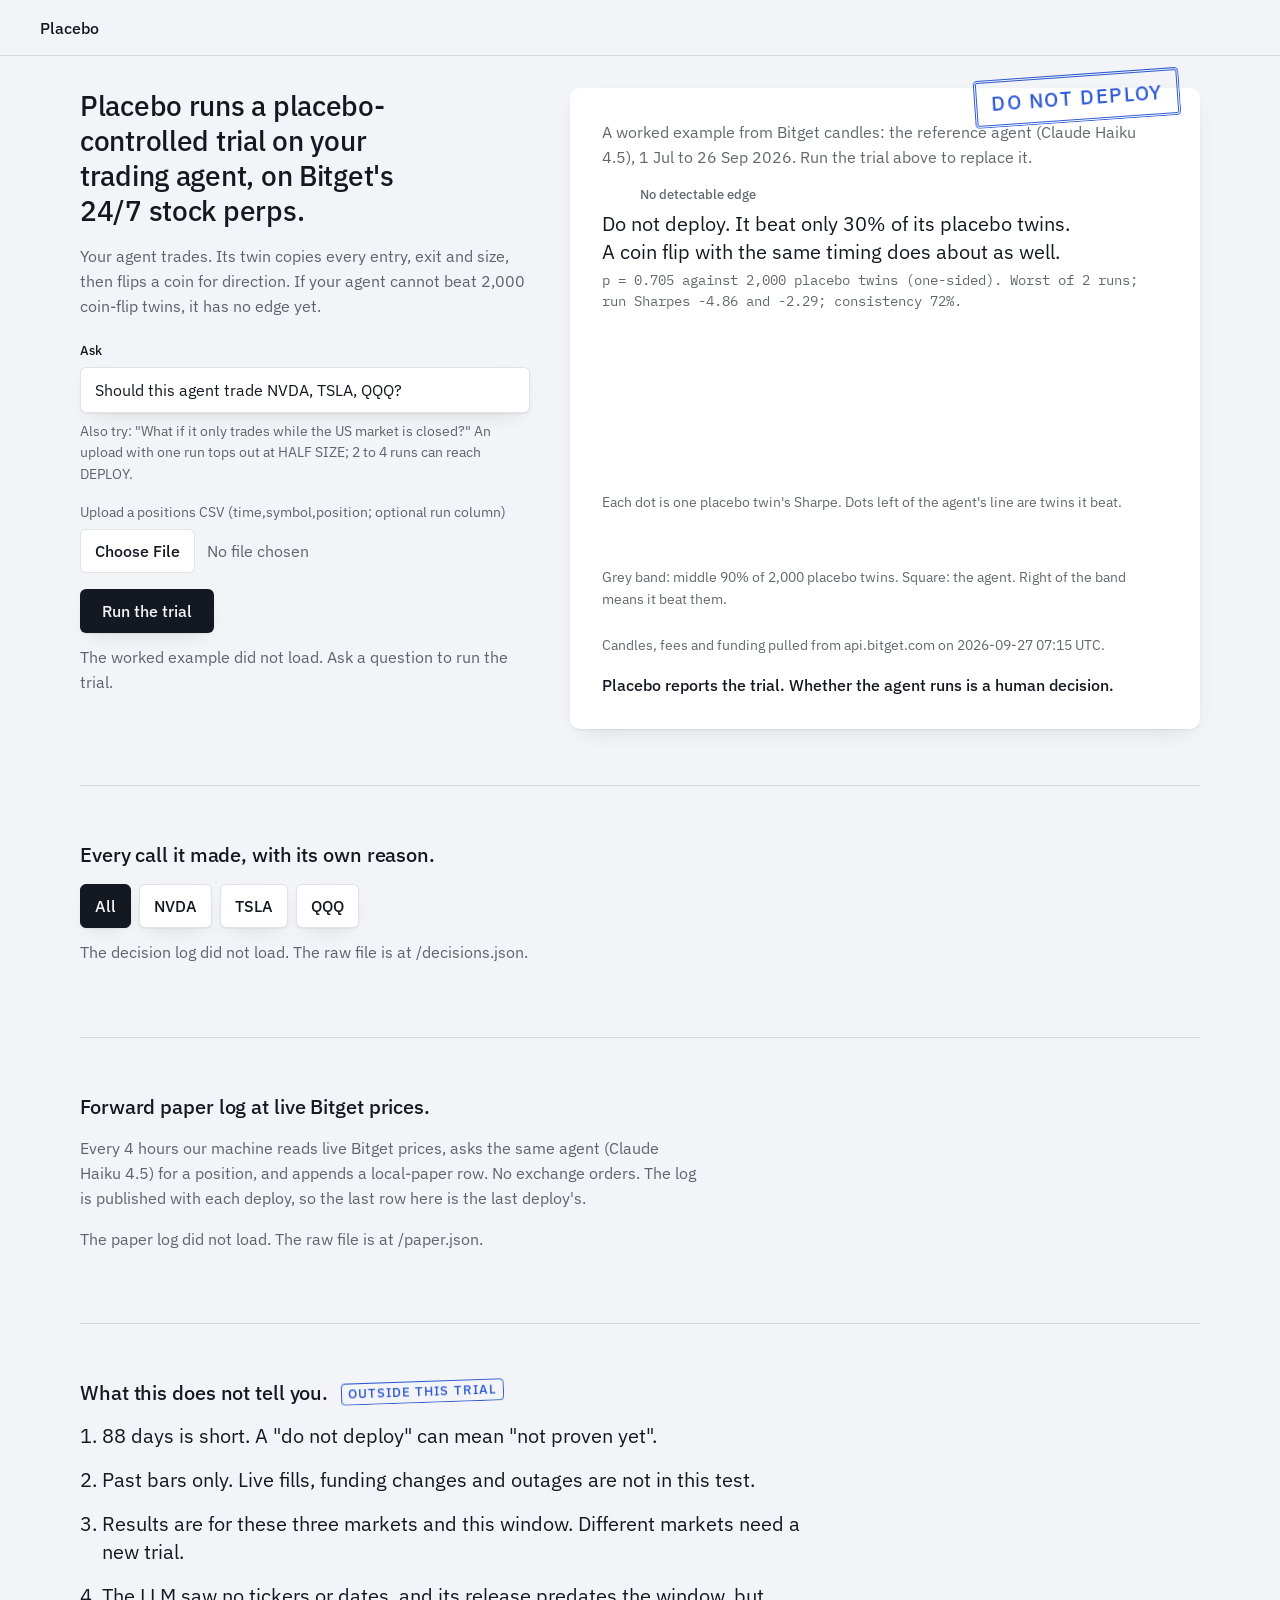
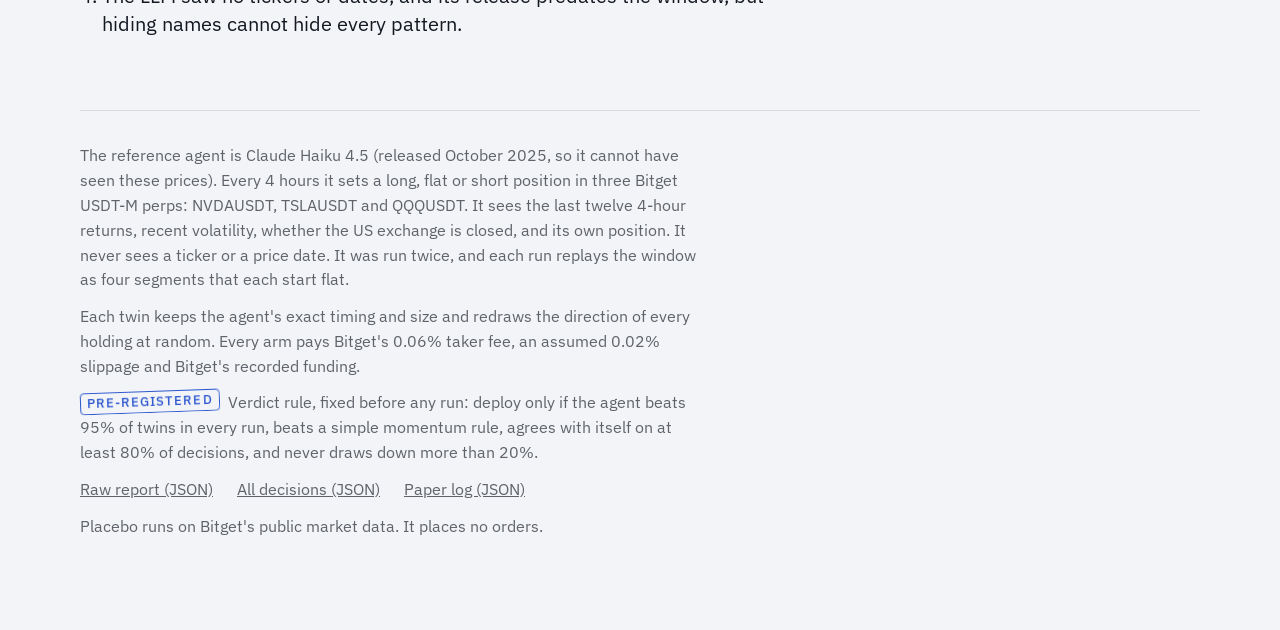
==== commit 8d902a2a: "Critic fixes: paper log published from the ledger (reference-model rows only, 47 steps, published wi" ====
--- a/public/index.html
+++ b/public/index.html
@@ -57,7 +57,7 @@
 p { margin: 0; }
 
 header { height: 56px; display: flex; align-items: center; padding: 0 var(--s7); border-bottom: 1px solid var(--rule); }
-.mark { font: var(--fw-500) var(--fs-16) var(--plex-sans); color: var(--ink); text-decoration: none; }
+.mark { display: inline-flex; align-items: center; min-height: 44px; font: var(--fw-500) var(--fs-16) var(--plex-sans); color: var(--ink); text-decoration: none; }
 .page { max-width: 1200px; margin: 0 auto; padding: 0 var(--s7); }
 
 .first { display: grid; grid-template-columns: minmax(0, 5fr) minmax(0, 7fr); column-gap: var(--s7); padding: var(--s6) 0 var(--s8); align-items: start; }
@@ -66,7 +66,7 @@
 label.q { display: block; font: var(--fw-500) var(--fs-13)/1.4 var(--plex-sans); margin-bottom: 6px; }
 input[type=text] { width: 100%; font: var(--fw-400) var(--fs-16) var(--plex-sans); color: var(--ink); background: var(--sheet); border: 1px solid var(--rule); border-radius: var(--r-control); padding: 12px 14px; box-shadow: inset 0 1px 0 var(--edge), var(--shadow-1); }
 .hint { font-size: var(--fs-14); color: var(--ink-2); margin: var(--s2) 0 var(--s4); }
-.file { display: grid; gap: 6px; font-size: var(--fs-16); color: var(--ink-2); margin: 0 0 var(--s4); }
+.file { display: grid; gap: 6px; font-size: var(--fs-14); color: var(--ink-2); margin: 0 0 var(--s4); }
 .file input { font: var(--fw-400) var(--fs-16) var(--plex-sans); color: var(--ink-2); max-width: 100%; }
 .file input::file-selector-button { font: var(--fw-500) var(--fs-16) var(--plex-sans); color: var(--ink); background: var(--sheet); border: 1px solid var(--rule); border-radius: var(--r-control); padding: 0 14px; min-height: 44px; margin-right: 12px; cursor: pointer; }
 button { font: var(--fw-500) var(--fs-16) var(--plex-sans); color: var(--ground); background: var(--ink); border: 0; border-radius: var(--r-control); padding: 0 22px; min-height: 44px; cursor: pointer; box-shadow: var(--shadow-1);
@@ -100,7 +100,7 @@
 .track .mid { top: 0; bottom: 0; width: 1px; background: var(--ink-3); opacity: .5; }
 .track .est { top: 4px; width: 14px; height: 14px; background: var(--accent); border-radius: var(--r-stamp); transform: translateX(-7px); }
 .axis { grid-column: 2; display: flex; justify-content: space-between; font: var(--fw-400) var(--fs-14) var(--plex-mono); color: var(--ink-2); white-space: nowrap; }
-.table-wrap { overflow-x: auto; }
+.table-wrap { overflow-x: auto; margin: 0 0 var(--s5); }
 table { width: 100%; border-collapse: collapse; font-size: var(--fs-14); }
 th, td { padding: 8px 6px; border-top: 1px solid var(--rule); text-align: right; white-space: nowrap; }
 th:first-child, td:first-child { text-align: left; }
@@ -118,17 +118,18 @@
 .chip { color: var(--ink); background: var(--sheet); border: 1px solid var(--rule); padding: 0 14px; min-height: 44px; }
 .chip[aria-pressed="true"] { background: var(--ink); color: var(--ground); border-color: var(--ink); }
 .row { display: grid; grid-template-columns: 112px 56px 104px 76px minmax(0, 1fr); gap: var(--s1) var(--s4); padding: var(--s3) 0; border-top: 1px solid var(--rule); align-items: start; }
-.row.paper { grid-template-columns: 112px 128px 150px 76px minmax(0, 1fr); }
+.row.paper { grid-template-columns: 112px 104px 150px 76px minmax(0, 1fr); }
 .row .m { font: var(--fw-400) var(--fs-14)/1.55 var(--plex-mono); color: var(--ink-2); font-variant-numeric: tabular-nums; }
 .more { margin-top: var(--s4); background: var(--sheet); color: var(--ink); border: 1px solid var(--rule); }
 .live { font-size: var(--fs-14); color: var(--ink-2); margin: var(--s4) 0 0; font-variant-numeric: tabular-nums; }
 ol.limits { margin: 0; padding-left: 22px; font-size: var(--fs-20); line-height: 1.4; max-width: 60ch; }
 ol.limits li { margin-bottom: var(--s4); }
-ol.limits .stamp { vertical-align: 3px; margin-left: var(--s2); }
+h2 .stamp { vertical-align: 4px; margin-left: var(--s2); }
 footer { padding: var(--s6) 0 var(--s9); color: var(--ink-2); border-top: 1px solid var(--rule); }
 footer p { max-width: 62ch; margin: 0 0 var(--s3); }
 footer .stamp { vertical-align: 2px; margin-right: var(--s2); }
 footer ul { list-style: none; margin: 0 0 var(--s3); padding: 0; display: flex; gap: var(--s5); flex-wrap: wrap; }
+footer ul a { display: inline-flex; align-items: center; min-height: 24px; }
 
 @media (max-width: 860px) {
   header { padding: 0 var(--s4); }
@@ -138,6 +139,13 @@
   .stamp.verdict { right: 12px; font-size: var(--fs-16); }
   .forest { grid-template-columns: 104px minmax(0, 1fr) 48px; }
   .row, .row.paper { grid-template-columns: 1fr 1fr 1fr; }
+  table, tbody { display: block; }
+  table tr { display: grid; grid-template-columns: 1fr 1fr 1fr; gap: 0 var(--s3); padding: var(--s2) 0; border-top: 1px solid var(--rule); }
+  table tr:first-child { display: none; }
+  th, td { display: block; border: 0; padding: 2px 0; text-align: left; white-space: normal; }
+  td:first-child { grid-column: 1 / -1; }
+  td::before { content: attr(data-k); display: block; font: var(--fw-500) var(--fs-13)/1.4 var(--plex-sans); color: var(--ink-2); }
+  td:first-child::before { display: none; }
   .row .r { grid-column: 1 / -1; }
 }
 @media (prefers-reduced-motion: reduce) {
@@ -154,9 +162,9 @@
       <h1>Placebo runs a placebo-controlled trial on your trading agent, on Bitget's 24/7 stock perps.</h1>
       <p class="lede">Your agent trades. Its twin copies every entry, exit and size, then flips a coin for direction. If your agent cannot beat 2,000 coin-flip twins, it has no edge yet.</p>
       <label class="q" for="q">Ask</label>
-      <input id="q" type="text" value="Should I let the reference agent trade NVDA, TSLA and QQQ?" autocomplete="off" maxlength="500">
-      <p class="hint">Also try: "What if it only trades while the US market is closed?"</p>
-      <label class="file">Or test your own agent: upload its positions as time,symbol,position. Add a run column with 2 to 4 values to be judged for DEPLOY; one run tops out at HALF SIZE.
+      <input id="q" type="text" value="Should this agent trade NVDA, TSLA, QQQ?" autocomplete="off" maxlength="500">
+      <p class="hint">Also try: "What if it only trades while the US market is closed?" An upload with one run tops out at HALF SIZE; 2 to 4 runs can reach DEPLOY.</p>
+      <label class="file">Upload a positions CSV (time,symbol,position; optional run column)
         <input id="csv" type="file" accept=".csv,text/csv">
       </label>
       <button id="run" type="submit">Run the trial</button>
@@ -173,14 +181,14 @@
         <svg id="field" role="img" aria-label="2,000 placebo twins as dots, with the agent's Sharpe marked"></svg>
         <figcaption>Each dot is one placebo twin's Sharpe. Dots left of the agent's line are twins it beat.</figcaption>
       </figure>
+      <div class="table-wrap"><table id="arms"></table></div>
       <figure id="forestfig">
         <div class="forest" id="forest"></div>
         <figcaption>Grey band: middle 90% of 2,000 placebo twins. Square: the agent. Right of the band means it beat them.</figcaption>
       </figure>
-      <div class="table-wrap"><table id="arms"></table></div>
       <p class="snapshot" id="snapshot">Candles, fees and funding pulled from api.bitget.com on 2026-09-27 07:15 UTC.</p>
       <p class="mood" id="mood"></p>
-      <p class="call">Your call. Placebo tells you what the numbers say; you decide what runs.</p>
+      <p class="call">Placebo reports the trial. Whether the agent runs is a human decision.</p>
     </article>
   </div>
 
@@ -194,18 +202,18 @@
 
   <section id="paper">
     <h2>Forward paper log at live Bitget prices.</h2>
-    <p class="note">Logged every 4 hours by the same agent. Local ledger, no exchange orders; each row is stamped local-paper.</p>
+    <p class="note">Every 4 hours our machine reads live Bitget prices, asks the same agent (Claude Haiku 4.5) for a position, and appends a local-paper row. No exchange orders. The log is published with each deploy, so the last row here is the last deploy's.</p>
     <div id="paperrows"></div>
     <p class="live" id="live"></p>
   </section>
 
   <section id="limits">
-    <h2>What this does not tell you.</h2>
+    <h2>What this does not tell you. <span class="stamp">outside this trial</span></h2>
     <ol class="limits">
-      <li>88 days is short. A "do not deploy" can mean "not proven yet". <span class="stamp">outside this trial</span></li>
-      <li>Past bars only. Live fills, funding changes and outages are not in this test. <span class="stamp">outside this trial</span></li>
-      <li>Results are for these three markets and this window. Different markets need a new trial. <span class="stamp">outside this trial</span></li>
-      <li>The LLM saw no tickers or dates, and its release predates the window, but hiding names cannot hide every pattern. <span class="stamp">outside this trial</span></li>
+      <li>88 days is short. A "do not deploy" can mean "not proven yet".</li>
+      <li>Past bars only. Live fills, funding changes and outages are not in this test.</li>
+      <li>Results are for these three markets and this window. Different markets need a new trial.</li>
+      <li>The LLM saw no tickers or dates, and its release predates the window, but hiding names cannot hide every pattern.</li>
     </ol>
   </section>
 
@@ -239,6 +247,7 @@
   return el;
 }
 const MONO = { "font-family": "IBM Plex Mono, monospace", "font-size": "14" };
+const HEADS = ["arm", "Sharpe", "return", "max DD", "win", "trades/day", "costs"];
 const VERDICT = {
   "DEPLOY": (p, c) => `Deploy. It beat ${p}% of its placebo twins, beat the momentum rule, and agreed with itself ${c}% of the time.`,
   "HALF SIZE": (p) => `Half size at most. Better than ${p}% of placebo twins, which is suggestive, not proof.`,
@@ -249,12 +258,12 @@
   if (p >= 0.95) return ["Worse than placebo", "--red"];
   return ["No detectable edge", "--ink-2"];
 }
-const stampOf = (text) => h("span", { class: "stamp" }, text);
+const mono = (text) => h("span", { class: "m" }, text);
 let current = null;
 
 function drawField(pl) {
   const svg = $("field"), W = Math.max(300, Math.round(svg.getBoundingClientRect().width) || 640);
-  const n = pl.histogram.length, bw = W / n, perCol = Math.max(2, Math.floor(bw / 4.2)), r = 1.45, step = 3.6;
+  const n = pl.histogram.length, bw = W / n, perCol = Math.max(2, Math.floor(bw / 3.4)), r = 1.3, step = 3.0;
   const maxRows = Math.ceil(Math.max(...pl.histogram) / perCol), H = maxRows * step + 44;
   svg.setAttribute("viewBox", `0 0 ${W} ${H}`);
   const lo = pl.bin_edges[0], hi = pl.bin_edges[n], x = (v) => ((v - lo) / (hi - lo)) * W;
@@ -317,9 +326,9 @@
   drawField(pl);
   const names = { agent: r.agent_source === "uploaded" ? "your agent" : "reference agent", rule: "momentum rule", hold: "buy and hold" };
   $("arms").replaceChildren(
-    h("tr", {}, ["arm", "Sharpe", "return", "max DD", "win", "trades/day", "costs"].map((t) => h("th", {}, t))),
+    h("tr", {}, HEADS.map((t) => h("th", {}, t))),
     ...Object.entries(r.arms).map(([k, v]) => h("tr", { class: k },
-      [names[k] || k, f2(v.sharpe), pct(v.total_return), pct(v.max_drawdown), `${Math.round(v.win_rate * 100)}%`, f2(v.turnover_per_day), pct(v.costs_paid)].map((t) => h("td", {}, t)))));
+      [names[k] || k, f2(v.sharpe), pct(v.total_return), pct(v.max_drawdown), `${Math.round(v.win_rate * 100)}%`, f2(v.turnover_per_day), pct(v.costs_paid)].map((t, i) => h("td", { "data-k": HEADS[i] }, t)))));
   const snap = r.data_snapshot && r.data_snapshot.fetched_at;
   $("snapshot").textContent = snap ? `Candles, fees and funding pulled from api.bitget.com on ${whenFull(snap)}.` : "";
   $("mood").textContent = r.mood && !r.mood.ok ? `Bitget data service unavailable (HTTP ${r.mood.code}). Market mood not shown.` : "";
@@ -332,7 +341,7 @@
 function drawRows() {
   const list = filter === "ALL" ? D : D.filter((d) => d.symbol.startsWith(filter));
   $("dcount").textContent = list.length ? `${list.length.toLocaleString("en")} decisions by Claude Haiku 4.5 over 2 runs. Showing ${Math.min(shown, list.length)}.` : "0 decisions match.";
-  $("rows").replaceChildren(...list.slice(0, shown).map((d) => row(when(d.t), `run ${d.run + 1}`, d.symbol, stampOf(side(d.position)), d.reason)));
+  $("rows").replaceChildren(...list.slice(0, shown).map((d) => row(when(d.t), `run ${d.run + 1}`, d.symbol, mono(side(d.position)), d.reason)));
   $("more").hidden = shown >= list.length;
 }
 $("more").addEventListener("click", () => { shown += 40; drawRows(); });
@@ -359,8 +368,8 @@
     const p = await fetch("/paper.json").then((r) => r.json());
     if (!p.length) return empty("No paper steps yet.");
     $("paperrows").replaceChildren(...p.slice().reverse().flatMap((st) => Object.keys(st.positions).map((sym) =>
-      row(when(st.bar + 4 * 3600e3), stampOf(st.source), `${sym} ${st.prices[sym]}`, stampOf(side(st.positions[sym])), st.reasons[sym] || "", "row paper"))));
-    $("live").textContent = `Last read ${whenFull(Math.max(...p.map((st) => st.logged_at)))}. Refreshes every 4 hours.`;
+      row(when(st.bar + 4 * 3600e3), mono(st.source), `${sym} ${st.prices[sym]}`, mono(side(st.positions[sym])), st.reasons[sym] || "", "row paper"))));
+    $("live").textContent = `${p.length} steps. Last read ${whenFull(Math.max(...p.map((st) => st.logged_at)))}, published with the last deploy.`;
   } catch (e) { empty("The paper log did not load. The raw file is at /paper.json."); }
 }
 load();
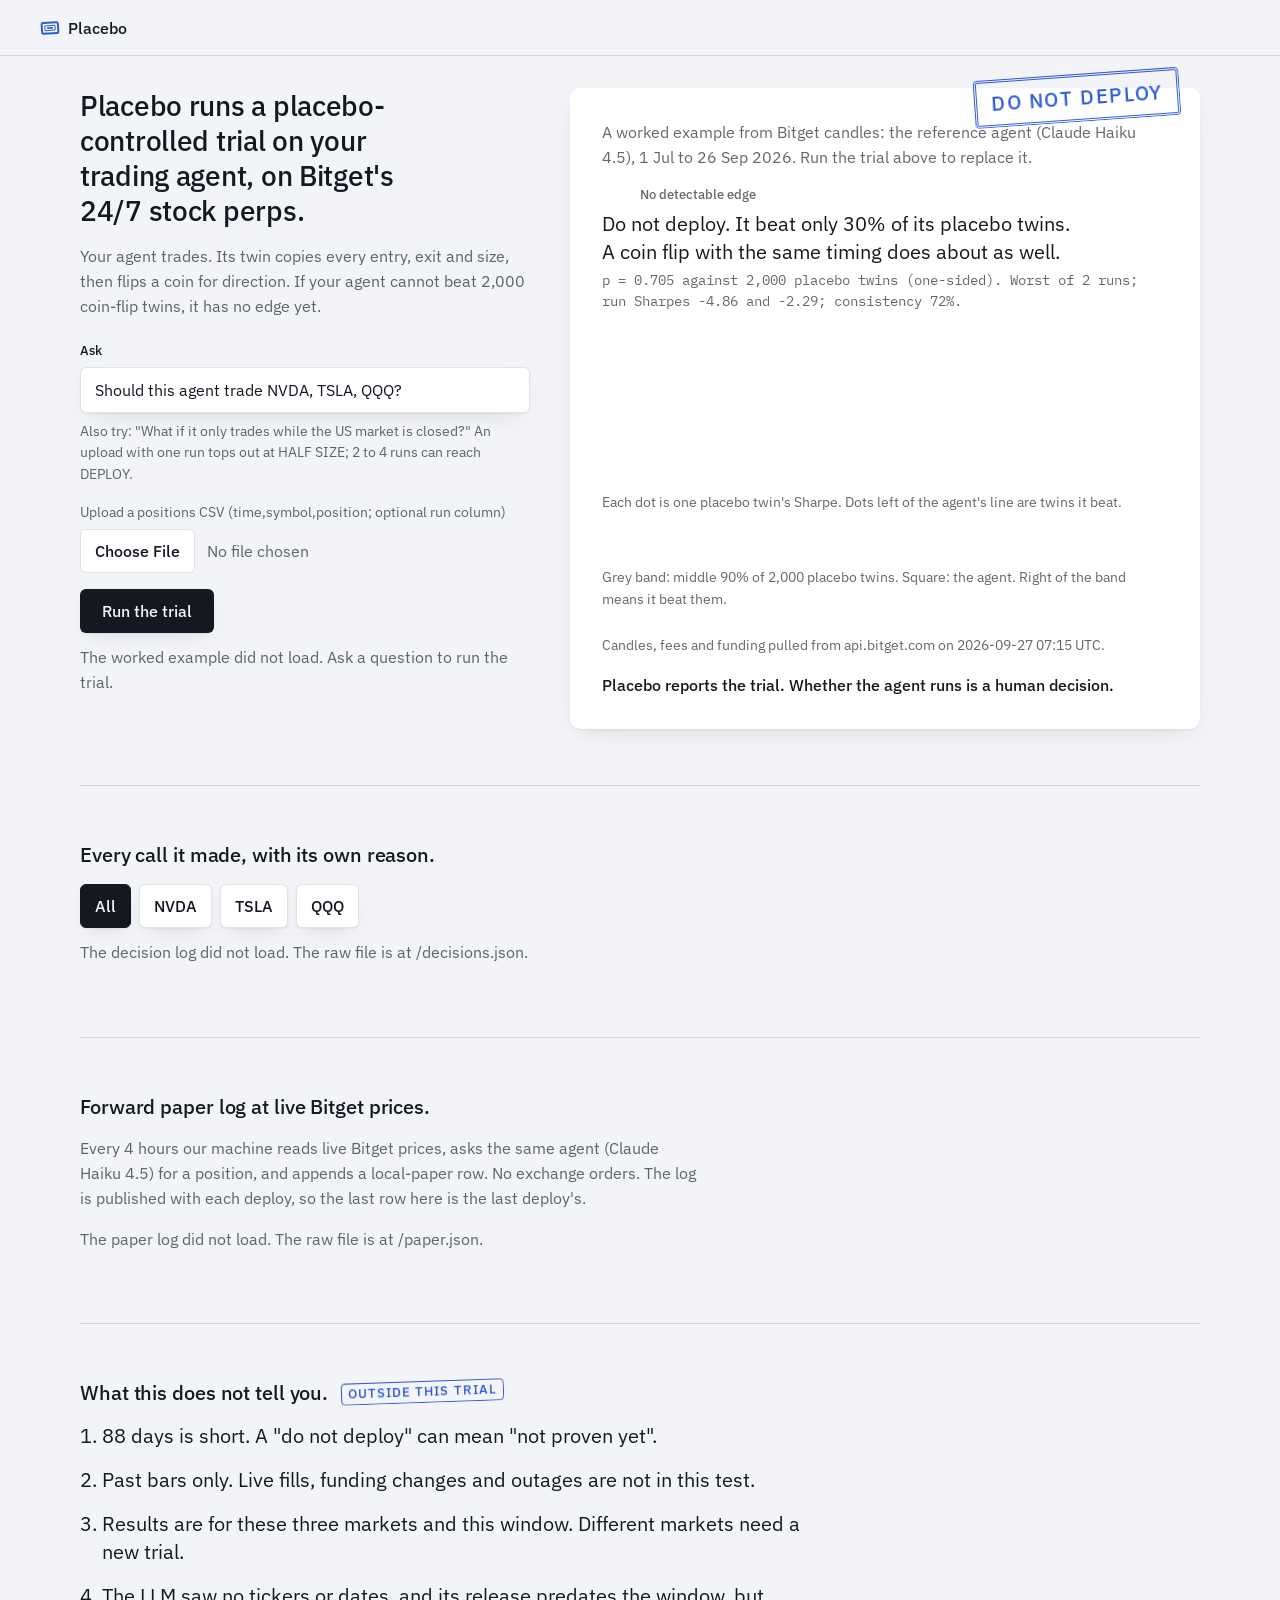
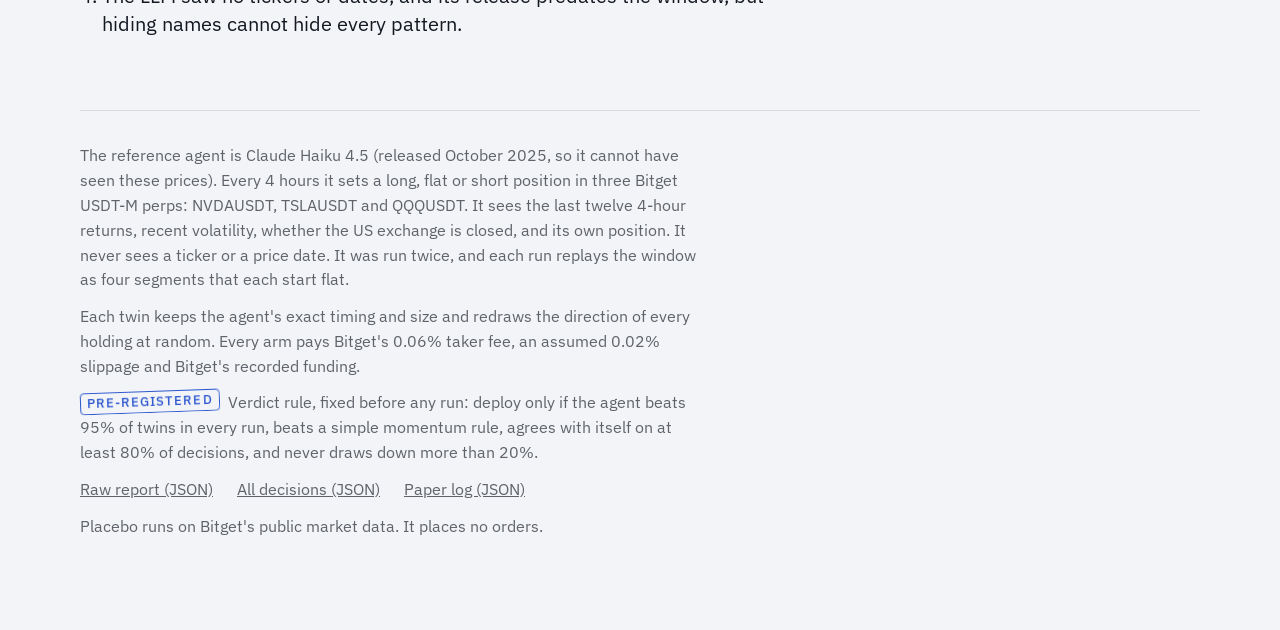
==== commit 48cb743b: "Formalize: DESIGN_SYSTEM.md and brand.json from the built page; verdict-stamp mark via logo-forge (f" ====
--- a/public/index.html
+++ b/public/index.html
@@ -5,6 +5,8 @@
 <meta name="viewport" content="width=device-width, initial-scale=1">
 <title>Placebo: a placebo-controlled trial for your trading agent</title>
 <meta name="description" content="A placebo-controlled trial for LLM trading agents on Bitget's 24/7 tokenized-stock perps: your agent against 2,000 coin-flip twins with its exact timing and size.">
+<link rel="icon" href="/favicon.svg" type="image/svg+xml">
+<link rel="icon" href="/favicon.ico" sizes="16x16 32x32 48x48">
 <link rel="preconnect" href="https://fonts.googleapis.com">
 <link rel="preconnect" href="https://fonts.gstatic.com" crossorigin>
 <link href="https://fonts.googleapis.com/css2?family=IBM+Plex+Sans:wght@400;500&family=IBM+Plex+Mono:wght@400;500&display=swap" rel="stylesheet">
@@ -57,7 +59,8 @@
 p { margin: 0; }
 
 header { height: 56px; display: flex; align-items: center; padding: 0 var(--s7); border-bottom: 1px solid var(--rule); }
-.mark { display: inline-flex; align-items: center; min-height: 44px; font: var(--fw-500) var(--fs-16) var(--plex-sans); color: var(--ink); text-decoration: none; }
+.mark svg { width: 20px; height: 20px; color: var(--accent); flex: none; }
+.mark { display: inline-flex; align-items: center; gap: var(--s2); min-height: 44px; font: var(--fw-500) var(--fs-16) var(--plex-sans); color: var(--ink); text-decoration: none; }
 .page { max-width: 1200px; margin: 0 auto; padding: 0 var(--s7); }
 
 .first { display: grid; grid-template-columns: minmax(0, 5fr) minmax(0, 7fr); column-gap: var(--s7); padding: var(--s6) 0 var(--s8); align-items: start; }
@@ -154,7 +157,7 @@
 </style>
 </head>
 <body>
-<header><a class="mark" href="/">Placebo</a></header>
+<header><a class="mark" href="/"><svg viewBox="0 0 16 16" aria-hidden="true"><g transform="rotate(-4 8 8)"><rect x="1.5" y="3.7" width="13" height="8.6" rx="1.2" fill="none" stroke="currentColor" stroke-width="1.6"/><rect x="3.9" y="6.1" width="8.2" height="3.8" rx=".5" fill="none" stroke="currentColor" stroke-width=".8"/><rect x="5.7" y="7.35" width="4.6" height="1.3" rx=".3" fill="currentColor"/></g></svg>Placebo</a></header>
 <div class="page">
 <main>
   <div class="first">
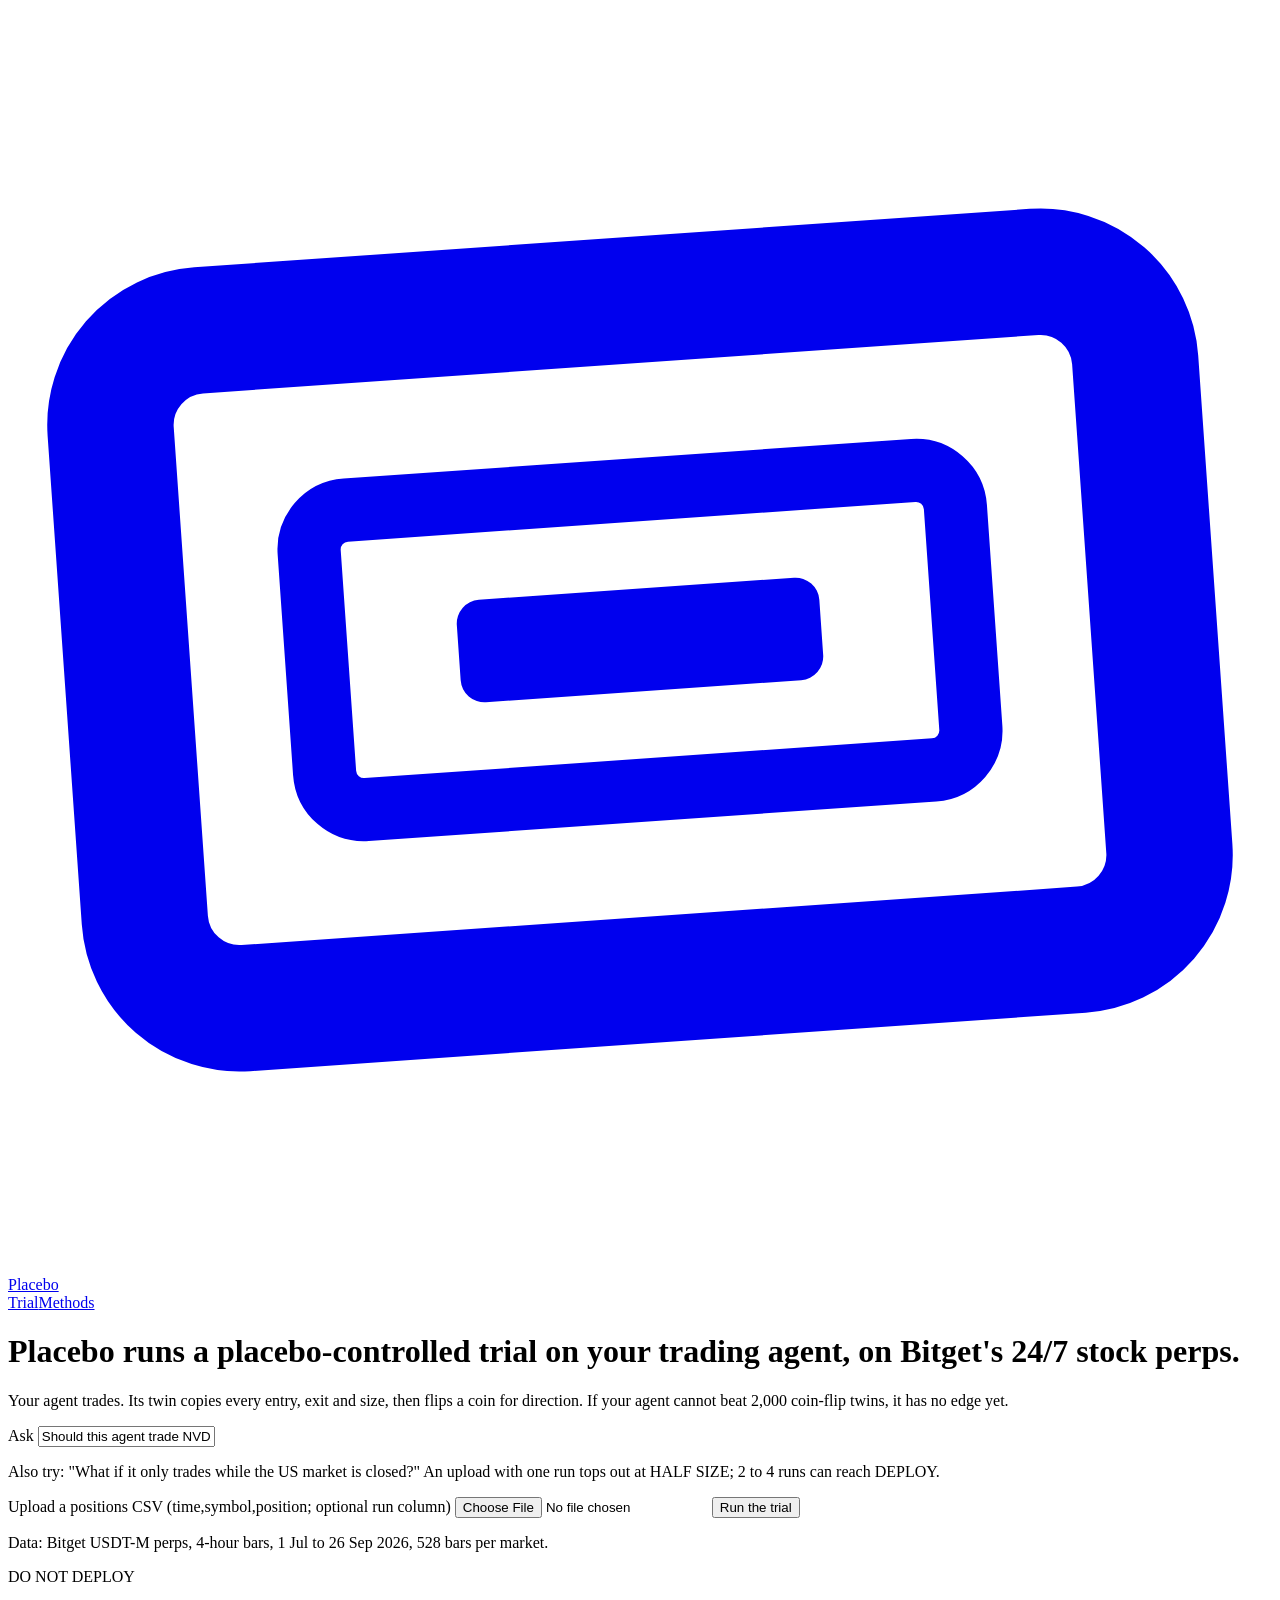
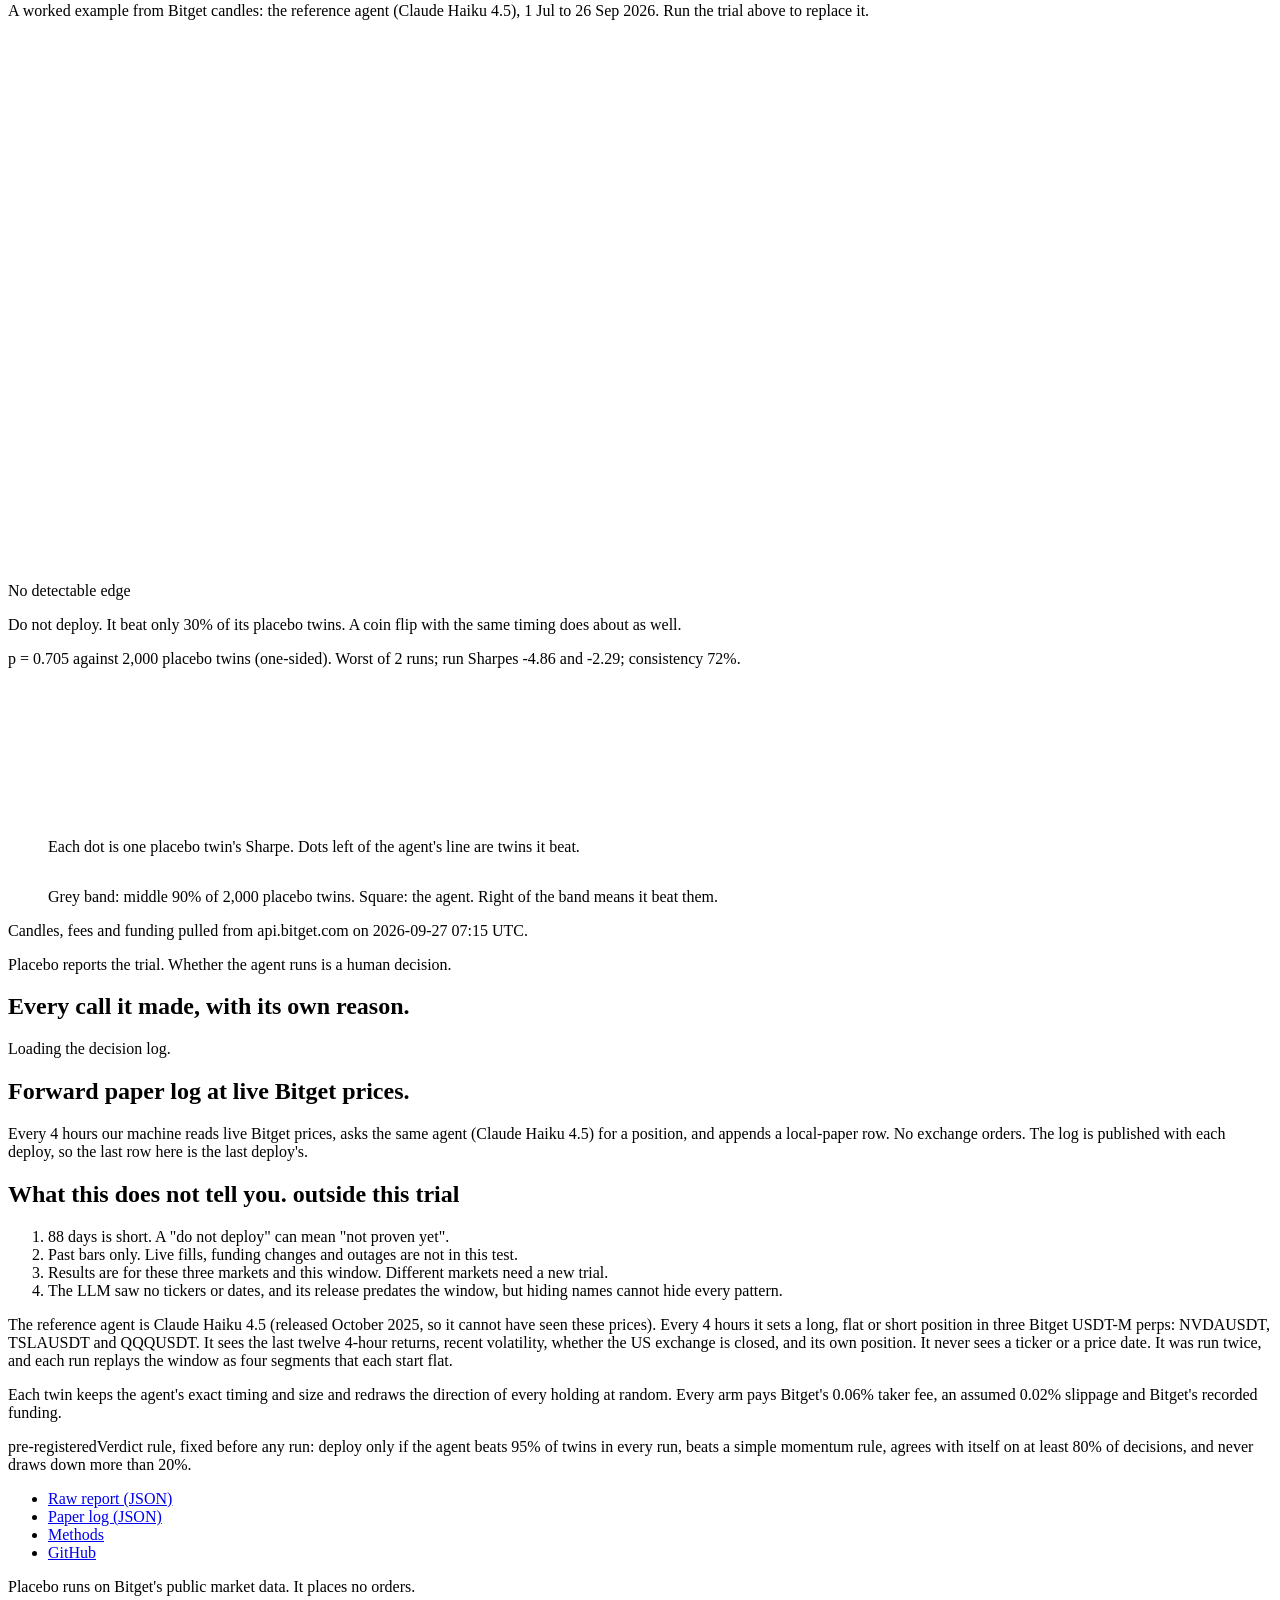
==== commit c750bbb5: "Shareable trial links and a Methods page: /t/<token> recomputes a trial from its input (server-built" ====
--- a/public/index.html
+++ b/public/index.html
@@ -10,154 +10,11 @@
 <link rel="preconnect" href="https://fonts.googleapis.com">
 <link rel="preconnect" href="https://fonts.gstatic.com" crossorigin>
 <link href="https://fonts.googleapis.com/css2?family=IBM+Plex+Sans:wght@400;500&family=IBM+Plex+Mono:wght@400;500&display=swap" rel="stylesheet">
-<style>
-:root {
-  --plex-sans: "IBM Plex Sans", system-ui, sans-serif;
-  --plex-mono: "IBM Plex Mono", ui-monospace, monospace;
-  --fs-13: 13px; --fs-14: 14px; --fs-16: 16px; --fs-20: 20px; --fs-28: 28px;
-  --fw-400: 400; --fw-500: 500;
-  --s1: 4px; --s2: 8px; --s3: 12px; --s4: 16px; --s5: 24px; --s6: 32px; --s7: 40px; --s8: 56px; --s9: 80px;
-  --r-control: 6px; --r-sheet: 10px; --r-stamp: 4px;
-  --ease: cubic-bezier(.2,.8,.2,1);
-  --t-press: 120ms; --t-hover: 180ms; --t-enter: 600ms;
-  --ground: #F2F4F7; --sheet: #FFFFFF; --ink: #141821;
-  --ink-2: rgba(20,24,33,.66); --ink-3: rgba(20,24,33,.38); --rule: rgba(20,24,33,.12);
-  --accent: #2F5BD6; --red: #B42318; --green: #1F7A3A; --amber: #B35C00;
-  --shadow-1: 0 1px 2px rgba(20,24,33,.06), 0 8px 24px -12px rgba(20,24,33,.18);
-  --shadow-2: 0 2px 4px rgba(20,24,33,.08), 0 12px 32px -12px rgba(20,24,33,.24);
-  --edge: rgba(255,255,255,.8);
-  --stamp-blend: multiply;
-  color-scheme: light;
-}
-@media (prefers-color-scheme: dark) {
-  :root:not([data-theme="light"]) {
-    --ground: #1A1F27; --sheet: #232933; --ink: #E6E9EE;
-    --ink-2: rgba(230,233,238,.68); --ink-3: rgba(230,233,238,.36); --rule: rgba(230,233,238,.12);
-    --accent: #7D9BFF; --red: #F08A80; --green: #7FCB8F; --amber: #E6A54A;
-    --shadow-1: 0 1px 2px rgba(0,0,0,.3), 0 8px 24px -12px rgba(0,0,0,.6);
-    --shadow-2: 0 2px 4px rgba(0,0,0,.35), 0 12px 32px -12px rgba(0,0,0,.7);
-    --edge: rgba(255,255,255,.06);
-    --stamp-blend: normal;
-    color-scheme: dark;
-  }
-}
-:root[data-theme="dark"] {
-  --ground: #1A1F27; --sheet: #232933; --ink: #E6E9EE;
-  --ink-2: rgba(230,233,238,.68); --ink-3: rgba(230,233,238,.36); --rule: rgba(230,233,238,.12);
-  --accent: #7D9BFF; --red: #F08A80; --green: #7FCB8F; --amber: #E6A54A;
-  --shadow-1: 0 1px 2px rgba(0,0,0,.3), 0 8px 24px -12px rgba(0,0,0,.6);
-  --shadow-2: 0 2px 4px rgba(0,0,0,.35), 0 12px 32px -12px rgba(0,0,0,.7);
-  --edge: rgba(255,255,255,.06);
-  --stamp-blend: normal;
-  color-scheme: dark;
-}
-* { box-sizing: border-box; }
-html { -webkit-text-size-adjust: 100%; }
-body { margin: 0; background: var(--ground); color: var(--ink); font: var(--fw-400) var(--fs-16)/1.55 var(--plex-sans); -webkit-font-smoothing: antialiased; -webkit-tap-highlight-color: transparent; }
-a { color: inherit; }
-:focus-visible { outline: 2px solid var(--accent); outline-offset: 2px; }
-p { margin: 0; }
+<link rel="stylesheet" href="/app.css">
 
-header { height: 56px; display: flex; align-items: center; padding: 0 var(--s7); border-bottom: 1px solid var(--rule); }
-.mark svg { width: 20px; height: 20px; color: var(--accent); flex: none; }
-.mark { display: inline-flex; align-items: center; gap: var(--s2); min-height: 44px; font: var(--fw-500) var(--fs-16) var(--plex-sans); color: var(--ink); text-decoration: none; }
-.page { max-width: 1200px; margin: 0 auto; padding: 0 var(--s7); }
-
-.first { display: grid; grid-template-columns: minmax(0, 5fr) minmax(0, 7fr); column-gap: var(--s7); padding: var(--s6) 0 var(--s8); align-items: start; }
-h1 { font: var(--fw-500) clamp(22px, 1.6vw + 8px, 28px)/1.25 var(--plex-sans); letter-spacing: -.01em; margin: 0 0 var(--s4); max-width: 22ch; text-wrap: balance; }
-.lede { color: var(--ink-2); margin: 0 0 var(--s5); max-width: 62ch; }
-label.q { display: block; font: var(--fw-500) var(--fs-13)/1.4 var(--plex-sans); margin-bottom: 6px; }
-input[type=text] { width: 100%; font: var(--fw-400) var(--fs-16) var(--plex-sans); color: var(--ink); background: var(--sheet); border: 1px solid var(--rule); border-radius: var(--r-control); padding: 12px 14px; box-shadow: inset 0 1px 0 var(--edge), var(--shadow-1); }
-.hint { font-size: var(--fs-14); color: var(--ink-2); margin: var(--s2) 0 var(--s4); }
-.file { display: grid; gap: 6px; font-size: var(--fs-14); color: var(--ink-2); margin: 0 0 var(--s4); }
-.file input { font: var(--fw-400) var(--fs-16) var(--plex-sans); color: var(--ink-2); max-width: 100%; }
-.file input::file-selector-button { font: var(--fw-500) var(--fs-16) var(--plex-sans); color: var(--ink); background: var(--sheet); border: 1px solid var(--rule); border-radius: var(--r-control); padding: 0 14px; min-height: 44px; margin-right: 12px; cursor: pointer; }
-button { font: var(--fw-500) var(--fs-16) var(--plex-sans); color: var(--ground); background: var(--ink); border: 0; border-radius: var(--r-control); padding: 0 22px; min-height: 44px; cursor: pointer; box-shadow: var(--shadow-1);
-  transition: transform var(--t-hover) var(--ease), box-shadow var(--t-hover) var(--ease); }
-button:active { transform: scale(.97); transition-duration: var(--t-press); }
-button:disabled { opacity: .55; cursor: progress; }
-@media (hover: hover) { button:not(:disabled):hover { transform: translateY(-1px); box-shadow: var(--shadow-2); } }
-.status { color: var(--ink-2); min-height: 1.5em; margin: var(--s3) 0 0; }
-.status.error { color: var(--red); }
-
-.sheet { position: relative; background: var(--sheet); border-radius: var(--r-sheet); box-shadow: inset 0 1px 0 var(--edge), var(--shadow-1); padding: var(--s6); transition: opacity var(--t-hover) var(--ease); }
-.sheet[aria-busy="true"] { opacity: .6; }
-.stamp { display: inline-block; font: var(--fw-500) var(--fs-13)/20px var(--plex-sans); letter-spacing: .08em; text-transform: uppercase; color: var(--accent); border: 1.5px solid var(--accent); border-radius: var(--r-stamp); padding: 0 6px; transform: rotate(-2deg); white-space: nowrap; mix-blend-mode: var(--stamp-blend); }
-.stamp.verdict { position: absolute; top: -14px; right: 20px; font-size: var(--fs-20); line-height: 1.3; padding: 8px 14px; border: 3px double var(--accent); background: var(--sheet); transform: rotate(-4deg); }
-@keyframes stamp-press { from { transform: rotate(-4deg) translateY(-10px) scale(1.06); opacity: 0; } to { transform: rotate(-4deg) translateY(0) scale(1); opacity: 1; } }
-.stamp.verdict.pressed { animation: stamp-press var(--t-enter) var(--ease) 1 both; }
-.example { font-size: var(--fs-16); color: var(--ink-2); margin: 0 0 var(--s4); max-width: 54ch; }
-.tagline { display: flex; align-items: center; gap: 10px; font: var(--fw-500) var(--fs-13)/1.4 var(--plex-sans); }
-.whisker { width: 28px; height: 12px; flex: none; }
-.verdict-text { font-size: var(--fs-20); line-height: 1.4; margin: 6px 0 var(--s1); max-width: 40ch; }
-.pline { font: var(--fw-400) var(--fs-14)/1.5 var(--plex-mono); font-variant-numeric: tabular-nums; color: var(--ink-2); margin: 0 0 var(--s5); }
-figure { margin: 0 0 var(--s5); }
-figcaption { font-size: var(--fs-14); color: var(--ink-2); margin-top: 6px; }
-svg { display: block; width: 100%; height: auto; }
-.forest { display: grid; grid-template-columns: 150px minmax(0, 1fr) 64px; gap: 10px 14px; align-items: center; font-size: var(--fs-14); }
-.forest .num { font: var(--fw-400) var(--fs-14) var(--plex-mono); text-align: right; font-variant-numeric: tabular-nums; }
-.track { position: relative; height: 22px; }
-.track i { position: absolute; display: block; }
-.track .band { top: 10px; height: 2px; background: var(--ink-3); }
-.track .cap { top: 5px; width: 1px; height: 12px; background: var(--ink-3); }
-.track .mid { top: 0; bottom: 0; width: 1px; background: var(--ink-3); opacity: .5; }
-.track .est { top: 4px; width: 14px; height: 14px; background: var(--accent); border-radius: var(--r-stamp); transform: translateX(-7px); }
-.axis { grid-column: 2; display: flex; justify-content: space-between; font: var(--fw-400) var(--fs-14) var(--plex-mono); color: var(--ink-2); white-space: nowrap; }
-.table-wrap { overflow-x: auto; margin: 0 0 var(--s5); }
-table { width: 100%; border-collapse: collapse; font-size: var(--fs-14); }
-th, td { padding: 8px 6px; border-top: 1px solid var(--rule); text-align: right; white-space: nowrap; }
-th:first-child, td:first-child { text-align: left; }
-th { font: var(--fw-500) var(--fs-13)/1.4 var(--plex-sans); color: var(--ink-2); }
-td { font-family: var(--plex-mono); font-variant-numeric: tabular-nums; }
-tr.agent td:first-child { color: var(--accent); font-family: var(--plex-sans); font-weight: var(--fw-500); }
-.snapshot, .mood { font-size: var(--fs-14); color: var(--ink-2); margin: var(--s4) 0 0; }
-.snapshot:empty, .mood:empty { display: none; }
-.call { font-weight: var(--fw-500); margin: var(--s4) 0 0; }
-
-section { padding: var(--s8) 0; border-top: 1px solid var(--rule); }
-h2 { font: var(--fw-500) var(--fs-20)/1.3 var(--plex-sans); letter-spacing: -.005em; margin: 0 0 var(--s4); }
-.note { color: var(--ink-2); margin: 0 0 var(--s4); max-width: 62ch; }
-.filters { display: flex; gap: var(--s2); flex-wrap: wrap; margin-bottom: var(--s3); }
-.chip { color: var(--ink); background: var(--sheet); border: 1px solid var(--rule); padding: 0 14px; min-height: 44px; }
-.chip[aria-pressed="true"] { background: var(--ink); color: var(--ground); border-color: var(--ink); }
-.row { display: grid; grid-template-columns: 112px 56px 104px 76px minmax(0, 1fr); gap: var(--s1) var(--s4); padding: var(--s3) 0; border-top: 1px solid var(--rule); align-items: start; }
-.row.paper { grid-template-columns: 112px 104px 150px 76px minmax(0, 1fr); }
-.row .m { font: var(--fw-400) var(--fs-14)/1.55 var(--plex-mono); color: var(--ink-2); font-variant-numeric: tabular-nums; }
-.more { margin-top: var(--s4); background: var(--sheet); color: var(--ink); border: 1px solid var(--rule); }
-.live { font-size: var(--fs-14); color: var(--ink-2); margin: var(--s4) 0 0; font-variant-numeric: tabular-nums; }
-ol.limits { margin: 0; padding-left: 22px; font-size: var(--fs-20); line-height: 1.4; max-width: 60ch; }
-ol.limits li { margin-bottom: var(--s4); }
-h2 .stamp { vertical-align: 4px; margin-left: var(--s2); }
-footer { padding: var(--s6) 0 var(--s9); color: var(--ink-2); border-top: 1px solid var(--rule); }
-footer p { max-width: 62ch; margin: 0 0 var(--s3); }
-footer .stamp { vertical-align: 2px; margin-right: var(--s2); }
-footer ul { list-style: none; margin: 0 0 var(--s3); padding: 0; display: flex; gap: var(--s5); flex-wrap: wrap; }
-footer ul a { display: inline-flex; align-items: center; min-height: 24px; }
-
-@media (max-width: 860px) {
-  header { padding: 0 var(--s4); }
-  .page { padding: 0 var(--s4); }
-  .first { grid-template-columns: minmax(0, 1fr); row-gap: var(--s6); padding-top: var(--s5); }
-  .sheet { padding: 48px var(--s4) var(--s4); }
-  .stamp.verdict { right: 12px; font-size: var(--fs-16); }
-  .forest { grid-template-columns: 104px minmax(0, 1fr) 48px; }
-  .row, .row.paper { grid-template-columns: 1fr 1fr 1fr; }
-  table, tbody { display: block; }
-  table tr { display: grid; grid-template-columns: 1fr 1fr 1fr; gap: 0 var(--s3); padding: var(--s2) 0; border-top: 1px solid var(--rule); }
-  table tr:first-child { display: none; }
-  th, td { display: block; border: 0; padding: 2px 0; text-align: left; white-space: normal; }
-  td:first-child { grid-column: 1 / -1; }
-  td::before { content: attr(data-k); display: block; font: var(--fw-500) var(--fs-13)/1.4 var(--plex-sans); color: var(--ink-2); }
-  td:first-child::before { display: none; }
-  .row .r { grid-column: 1 / -1; }
-}
-@media (prefers-reduced-motion: reduce) {
-  *, *::before, *::after { animation-duration: .01ms !important; transition-duration: .01ms !important; scroll-behavior: auto !important; }
-}
-</style>
 </head>
 <body>
-<header><a class="mark" href="/"><svg viewBox="0 0 16 16" aria-hidden="true"><g transform="rotate(-4 8 8)"><rect x="1.5" y="3.7" width="13" height="8.6" rx="1.2" fill="none" stroke="currentColor" stroke-width="1.6"/><rect x="3.9" y="6.1" width="8.2" height="3.8" rx=".5" fill="none" stroke="currentColor" stroke-width=".8"/><rect x="5.7" y="7.35" width="4.6" height="1.3" rx=".3" fill="currentColor"/></g></svg>Placebo</a></header>
+<header><a class="mark" href="/" aria-label="Placebo home"><svg viewBox="0 0 16 16" aria-hidden="true"><g transform="rotate(-4 8 8)"><rect x="1.5" y="3.7" width="13" height="8.6" rx="1.2" fill="none" stroke="currentColor" stroke-width="1.6"/><rect x="3.9" y="6.1" width="8.2" height="3.8" rx=".5" fill="none" stroke="currentColor" stroke-width=".8"/><rect x="5.7" y="7.35" width="4.6" height="1.3" rx=".3" fill="currentColor"/></g></svg>Placebo</a><nav aria-label="Pages"><a href="/">Trial</a><a href="/methods">Methods</a></nav></header>
 <div class="page">
 <main>
   <div class="first">
@@ -192,6 +49,7 @@
       <p class="snapshot" id="snapshot">Candles, fees and funding pulled from api.bitget.com on 2026-09-27 07:15 UTC.</p>
       <p class="mood" id="mood"></p>
       <p class="call">Placebo reports the trial. Whether the agent runs is a human decision.</p>
+      <div class="share" id="share"></div>
     </article>
   </div>
 
@@ -224,120 +82,13 @@
     <p>The reference agent is Claude Haiku 4.5 (released October 2025, so it cannot have seen these prices). Every 4 hours it sets a long, flat or short position in three Bitget USDT-M perps: NVDAUSDT, TSLAUSDT and QQQUSDT. It sees the last twelve 4-hour returns, recent volatility, whether the US exchange is closed, and its own position. It never sees a ticker or a price date. It was run twice, and each run replays the window as four segments that each start flat.</p>
     <p>Each twin keeps the agent's exact timing and size and redraws the direction of every holding at random. Every arm pays Bitget's 0.06% taker fee, an assumed 0.02% slippage and Bitget's recorded funding.</p>
     <p><span class="stamp">pre-registered</span>Verdict rule, fixed before any run: deploy only if the agent beats 95% of twins in every run, beats a simple momentum rule, agrees with itself on at least 80% of decisions, and never draws down more than 20%.</p>
-    <ul><li><a href="/report.json">Raw report (JSON)</a></li><li><a href="/decisions.json">All decisions (JSON)</a></li><li><a href="/paper.json">Paper log (JSON)</a></li></ul>
+    <ul><li><a href="/report.json">Raw report (JSON)</a></li><li><a href="/paper.json">Paper log (JSON)</a></li><li><a href="/methods">Methods</a></li><li><a href="https://github.com/yonkoo11/placebo">GitHub</a></li></ul>
     <p>Placebo runs on Bitget's public market data. It places no orders.</p>
   </footer>
 </main>
 </div>
+<script src="/app.js"></script>
 <script>
-const $ = (id) => document.getElementById(id);
-const pct = (x) => (x * 100).toFixed(1) + "%";
-const f2 = (x) => (x == null ? "-" : x.toFixed(2));
-const when = (t) => new Date(t).toISOString().slice(5, 16).replace("T", " ");
-const whenFull = (t) => new Date(t).toISOString().slice(0, 16).replace("T", " ") + " UTC";
-const SVG = "http://www.w3.org/2000/svg";
-// Build DOM nodes; text always goes in through textContent, never parsed as HTML.
-function h(tag, attrs = {}, ...kids) {
-  const el = document.createElement(tag);
-  for (const [k, v] of Object.entries(attrs)) k === "style" ? Object.assign(el.style, v) : el.setAttribute(k, v);
-  for (const c of kids.flat()) el.append(c instanceof Node ? c : document.createTextNode(String(c)));
-  return el;
-}
-function s(tag, attrs = {}, text) {
-  const el = document.createElementNS(SVG, tag);
-  for (const [k, v] of Object.entries(attrs)) el.setAttribute(k, v);
-  if (text != null) el.textContent = text;
-  return el;
-}
-const MONO = { "font-family": "IBM Plex Mono, monospace", "font-size": "14" };
-const HEADS = ["arm", "Sharpe", "return", "max DD", "win", "trades/day", "costs"];
-const VERDICT = {
-  "DEPLOY": (p, c) => `Deploy. It beat ${p}% of its placebo twins, beat the momentum rule, and agreed with itself ${c}% of the time.`,
-  "HALF SIZE": (p) => `Half size at most. Better than ${p}% of placebo twins, which is suggestive, not proof.`,
-  "DO NOT DEPLOY": (p) => `Do not deploy. It beat only ${p}% of its placebo twins. A coin flip with the same timing does about as well.`,
-};
-function state(p) {
-  if (p <= 0.05) return ["Beats placebo", "--green"];
-  if (p >= 0.95) return ["Worse than placebo", "--red"];
-  return ["No detectable edge", "--ink-2"];
-}
-const mono = (text) => h("span", { class: "m" }, text);
-let current = null;
-
-function drawField(pl) {
-  const svg = $("field"), W = Math.max(300, Math.round(svg.getBoundingClientRect().width) || 640);
-  const n = pl.histogram.length, bw = W / n, perCol = Math.max(2, Math.floor(bw / 3.4)), r = 1.3, step = 3.0;
-  const maxRows = Math.ceil(Math.max(...pl.histogram) / perCol), H = maxRows * step + 44;
-  svg.setAttribute("viewBox", `0 0 ${W} ${H}`);
-  const lo = pl.bin_edges[0], hi = pl.bin_edges[n], x = (v) => ((v - lo) / (hi - lo)) * W;
-  const nodes = [];
-  let seen = 0;
-  const beaten = Math.round(pl.percentile * 20);  // twins with a lower Sharpe than the agent, of 2,000
-  pl.histogram.forEach((c, i) => {
-    for (let k = 0; k < c; k++) {
-      const beat = seen++ < beaten, col = k % perCol, row = Math.floor(k / perCol);
-      nodes.push(s("circle", { cx: (i * bw + 2 + col * (bw - 4) / Math.max(1, perCol - 1)).toFixed(1), cy: (H - 22 - row * step).toFixed(1), r, fill: `var(${beat ? "--ink" : "--ink-3"})` }));
-    }
-  });
-  const ax = Math.min(W - 1, Math.max(1, x(pl.agent_sharpe))), right = ax > W - 120;
-  nodes.push(s("line", { x1: ax, x2: ax, y1: 14, y2: H - 18, stroke: "var(--accent)", "stroke-width": 2 }));
-  nodes.push(s("text", { ...MONO, x: ax + (right ? -6 : 6), y: 12, fill: "var(--accent)", "text-anchor": right ? "end" : "start" }, `agent ${f2(pl.agent_sharpe)}`));
-  if (lo < 0 && hi > 0) {
-    nodes.push(s("line", { x1: x(0), x2: x(0), y1: H - 18, y2: H - 12, stroke: "var(--ink-2)" }));
-    nodes.push(s("text", { ...MONO, x: x(0), y: H - 2, fill: "var(--ink-2)", "text-anchor": "middle" }, "0"));
-  }
-  nodes.push(s("text", { ...MONO, x: 0, y: H - 2, fill: "var(--ink-2)" }, f2(lo)));
-  nodes.push(s("text", { ...MONO, x: W, y: H - 2, fill: "var(--ink-2)", "text-anchor": "end" }, f2(hi)));
-  svg.replaceChildren(...nodes);
-}
-
-function drawForest(F) {
-  const names = { all: "All hours", us_closed: "US market closed", us_open: "US market open" };
-  const vals = Object.values(F).flatMap((q) => [q.p05, q.p95, q.agent_sharpe]);
-  const lo = Math.min(...vals) - 0.5, hi = Math.max(...vals) + 0.5, x = (v) => ((v - lo) / (hi - lo)) * 100 + "%";
-  const cells = Object.entries(F).flatMap(([k, q]) => [
-    h("div", {}, names[k] || k),
-    h("div", { class: "track" },
-      h("i", { class: "band", style: { left: x(q.p05), width: `calc(${x(q.p95)} - ${x(q.p05)})` } }),
-      h("i", { class: "cap", style: { left: x(q.p05) } }), h("i", { class: "cap", style: { left: x(q.p95) } }),
-      h("i", { class: "mid", style: { left: x(q.mean) } }), h("i", { class: "est", style: { left: x(q.agent_sharpe) } })),
-    h("div", { class: "num" }, `${Math.round(q.percentile)}%`),
-  ]);
-  cells.push(h("div"), h("div", { class: "axis" }, h("span", {}, f2(lo)), h("span", {}, "Sharpe"), h("span", {}, f2(hi))), h("div"));
-  $("forest").replaceChildren(...cells);
-}
-
-function render(r, opts = {}) {
-  current = r;
-  const pl = r.placebo, p = Math.round(pl.percentile), c = r.consistency == null ? null : Math.round(r.consistency * 100);
-  const [word, colour] = state(pl.p_value);
-  $("tag").textContent = word; $("tag").style.color = `var(${colour})`;
-  const w = { stroke: `var(${colour})`, "stroke-width": 1.5 };
-  $("whisker").replaceChildren(
-    s("line", { ...w, x1: 1, x2: 27, y1: 6, y2: 6 }), s("line", { ...w, x1: 1, x2: 1, y1: 2, y2: 10 }),
-    s("line", { ...w, x1: 27, x2: 27, y1: 2, y2: 10 }), s("rect", { x: 10, y: 2, width: 8, height: 8, rx: 1.5, fill: "var(--accent)" }));
-  $("stamp").textContent = r.verdict;
-  $("vtext").textContent = (VERDICT[r.verdict] || VERDICT["DO NOT DEPLOY"])(p, c);
-  const runs = r.p_values_per_run.length, sh = (r.sharpe_per_run || []).map(f2).join(" and ");
-  let line = `p = ${pl.p_value.toFixed(3)} against 2,000 placebo twins (one-sided).` +
-    (runs > 1 ? ` Worst of ${runs} runs;${sh ? ` run Sharpes ${sh};` : ""} consistency ${c}%.`
-      : " One run: consistency needs 2 or more runs, so this upload tops out at HALF SIZE. Add a run column to be judged for DEPLOY.");
-  if (r.hours && r.hours !== "all") line += ` Positions kept only while the US exchange is ${r.hours === "us_closed" ? "closed" : "open"}.`;
-  $("pline").textContent = line;
-  $("example").hidden = !opts.example;
-  $("forestfig").hidden = !opts.forest;
-  drawField(pl);
-  const names = { agent: r.agent_source === "uploaded" ? "your agent" : "reference agent", rule: "momentum rule", hold: "buy and hold" };
-  $("arms").replaceChildren(
-    h("tr", {}, HEADS.map((t) => h("th", {}, t))),
-    ...Object.entries(r.arms).map(([k, v]) => h("tr", { class: k },
-      [names[k] || k, f2(v.sharpe), pct(v.total_return), pct(v.max_drawdown), `${Math.round(v.win_rate * 100)}%`, f2(v.turnover_per_day), pct(v.costs_paid)].map((t, i) => h("td", { "data-k": HEADS[i] }, t)))));
-  const snap = r.data_snapshot && r.data_snapshot.fetched_at;
-  $("snapshot").textContent = snap ? `Candles, fees and funding pulled from api.bitget.com on ${whenFull(snap)}.` : "";
-  $("mood").textContent = r.mood && !r.mood.ok ? `Bitget data service unavailable (HTTP ${r.mood.code}). Market mood not shown.` : "";
-  if (opts.press) { const st = $("stamp"); st.classList.remove("pressed"); void st.offsetWidth; st.classList.add("pressed"); }
-}
-
 const side = (x) => (x > 0 ? "long" : x < 0 ? "short" : "flat");
 const row = (a, b, c, d, e, cls = "row") => h("div", { class: cls }, h("span", { class: "m" }, a), h("span", { class: "m" }, b), h("span", { class: "m" }, c), h("span", {}, d), h("span", { class: "r" }, e));
 let D = [], filter = "ALL", shown = 40;
@@ -385,11 +136,8 @@
   try {
     const file = $("csv").files[0];
     if (file && file.size > 1_000_000) throw new Error("the CSV is larger than 1 MB");
-    const body = { question: $("q").value, csv: file ? await file.text() : null };
-    const res = await fetch("/api/trial", { method: "POST", headers: { "Content-Type": "application/json" }, body: JSON.stringify(body) });
-    const data = await res.json().catch(() => ({ error: `server returned ${res.status}` }));
-    if (!res.ok || data.error) throw new Error(data.error || `server returned ${res.status}`);
-    render(data, { example: false, forest: false, press: true });
+    const data = await postTrial({ question: $("q").value, csv: file ? await file.text() : null });
+    render(data, { example: false, forest: false, press: true, token: data.token });
     st.textContent = data.parser === "keywords" ? "Question read by keyword match (the language model was unavailable)." : "";
   } catch (err) {
     st.className = "status error";
@@ -398,8 +146,6 @@
     btn.disabled = false; btn.textContent = label; sheet.setAttribute("aria-busy", "false");
   }
 });
-let resizeTimer;
-addEventListener("resize", () => { clearTimeout(resizeTimer); resizeTimer = setTimeout(() => { if (current) drawField(current.placebo); }, 200); });
 </script>
 </body>
 </html>
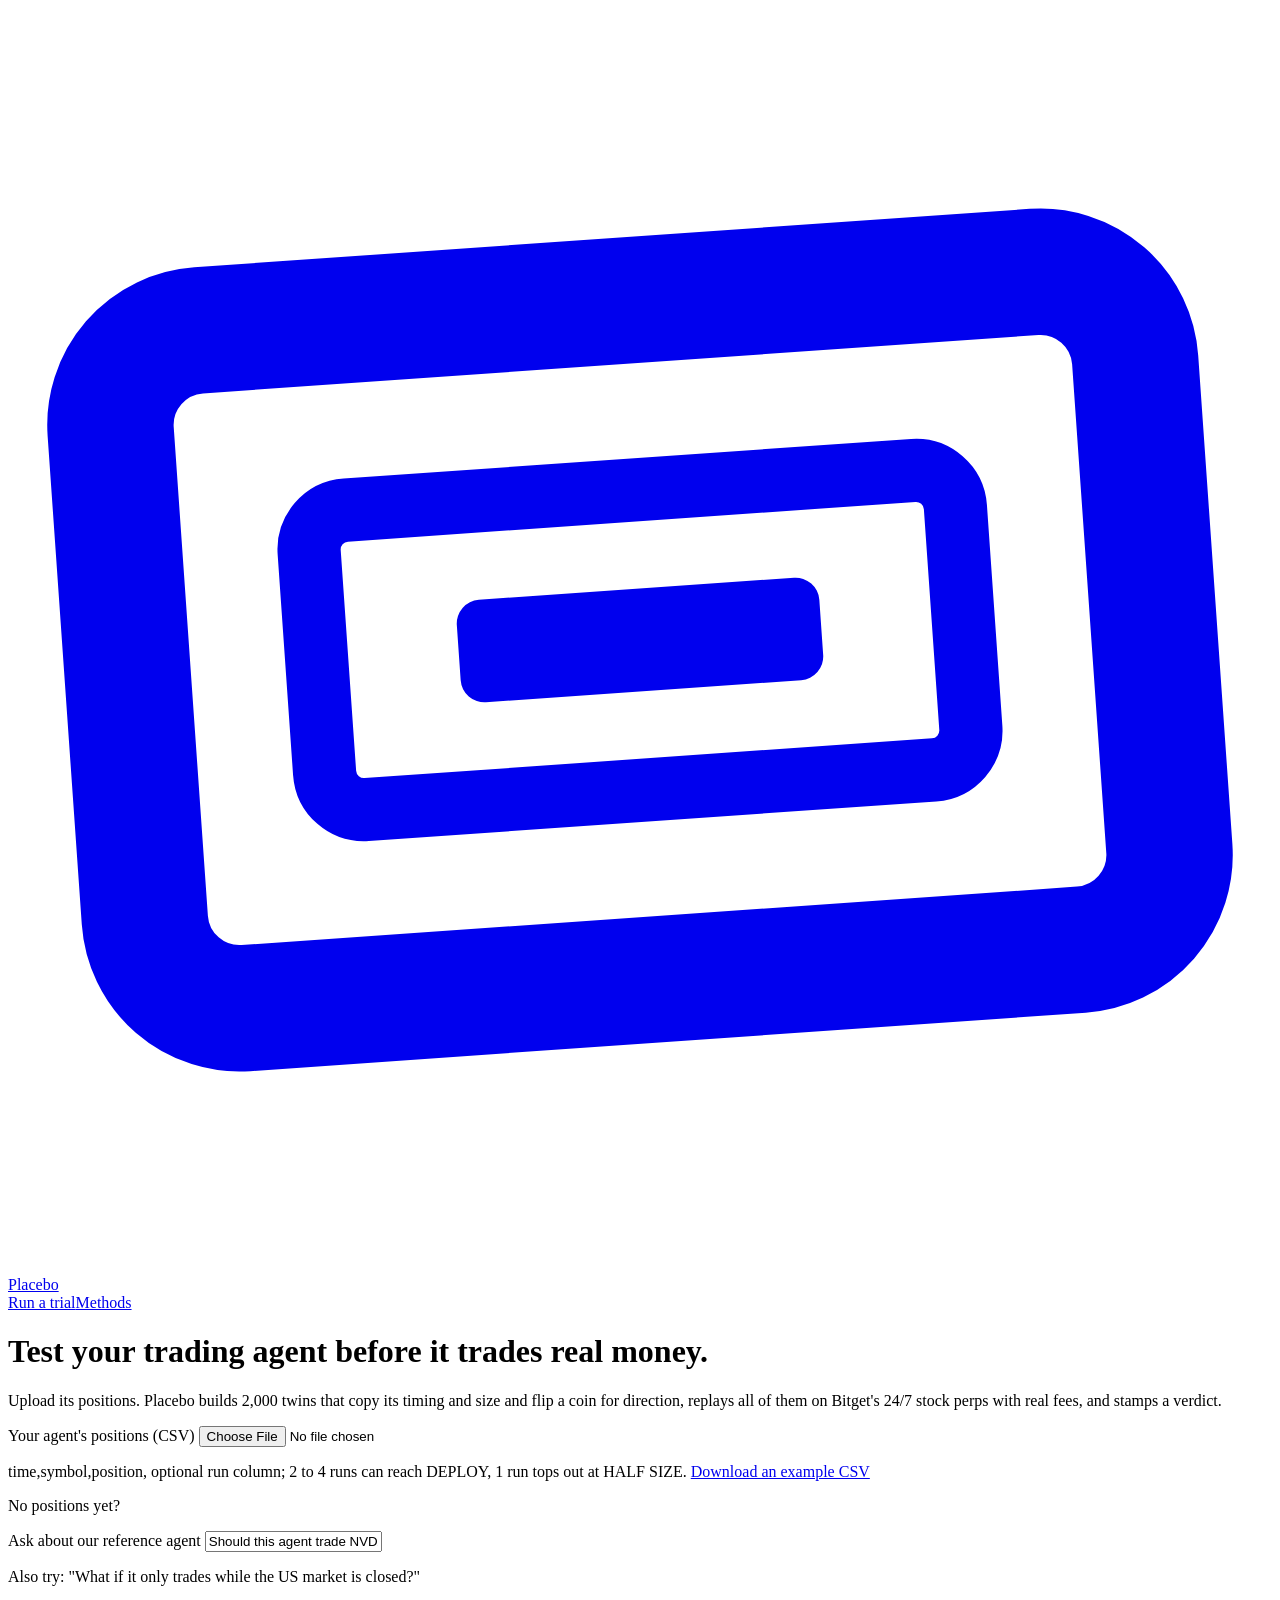
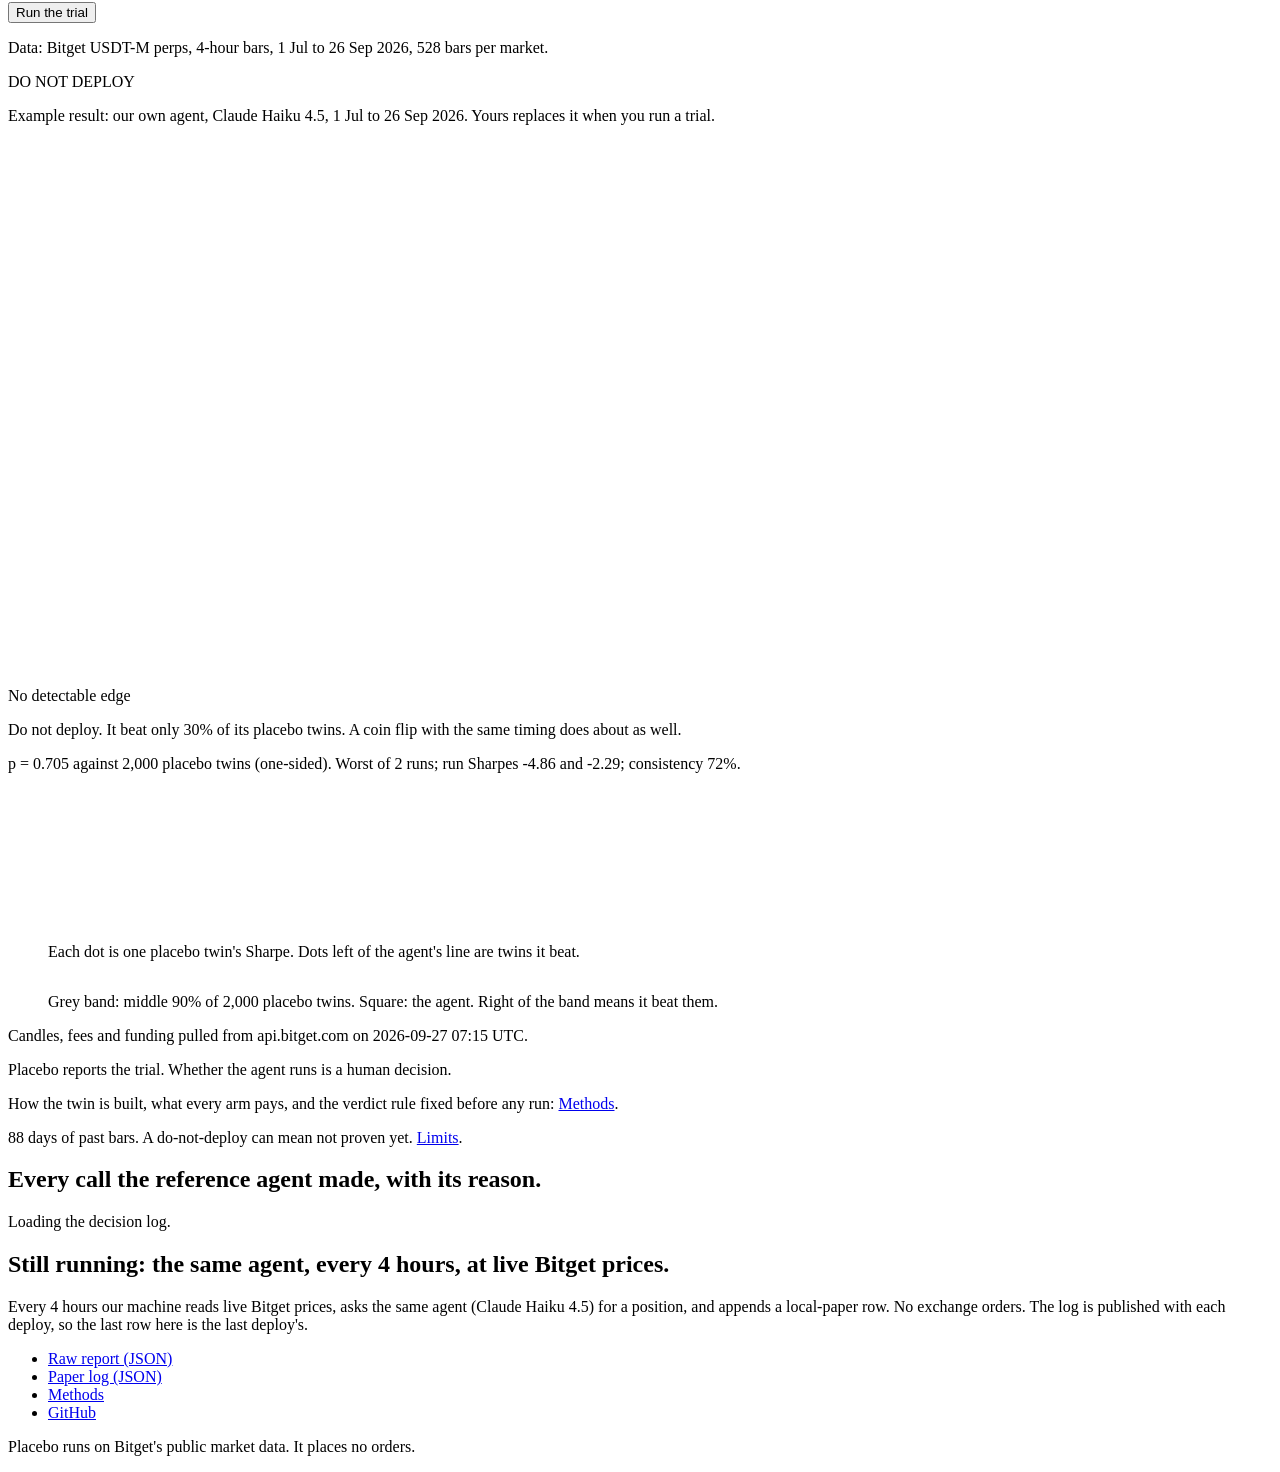
==== commit fa5edc2c: "Owner review: pages written for the builder. Upload first with an example CSV of the reference agent" ====
--- a/public/index.html
+++ b/public/index.html
@@ -3,7 +3,7 @@
 <head>
 <meta charset="utf-8">
 <meta name="viewport" content="width=device-width, initial-scale=1">
-<title>Placebo: a placebo-controlled trial for your trading agent</title>
+<title>Placebo: test your trading agent before it trades real money</title>
 <meta name="description" content="A placebo-controlled trial for LLM trading agents on Bitget's 24/7 tokenized-stock perps: your agent against 2,000 coin-flip twins with its exact timing and size.">
 <link rel="icon" href="/favicon.svg" type="image/svg+xml">
 <link rel="icon" href="/favicon.ico" sizes="16x16 32x32 48x48">
@@ -14,26 +14,27 @@
 
 </head>
 <body>
-<header><a class="mark" href="/" aria-label="Placebo home"><svg viewBox="0 0 16 16" aria-hidden="true"><g transform="rotate(-4 8 8)"><rect x="1.5" y="3.7" width="13" height="8.6" rx="1.2" fill="none" stroke="currentColor" stroke-width="1.6"/><rect x="3.9" y="6.1" width="8.2" height="3.8" rx=".5" fill="none" stroke="currentColor" stroke-width=".8"/><rect x="5.7" y="7.35" width="4.6" height="1.3" rx=".3" fill="currentColor"/></g></svg>Placebo</a><nav aria-label="Pages"><a href="/">Trial</a><a href="/methods">Methods</a></nav></header>
+<header><a class="mark" href="/" aria-label="Placebo home"><svg viewBox="0 0 16 16" aria-hidden="true"><g transform="rotate(-4 8 8)"><rect x="1.5" y="3.7" width="13" height="8.6" rx="1.2" fill="none" stroke="currentColor" stroke-width="1.6"/><rect x="3.9" y="6.1" width="8.2" height="3.8" rx=".5" fill="none" stroke="currentColor" stroke-width=".8"/><rect x="5.7" y="7.35" width="4.6" height="1.3" rx=".3" fill="currentColor"/></g></svg>Placebo</a><nav aria-label="Pages"><a href="/">Run a trial</a><a href="/methods">Methods</a></nav></header>
 <div class="page">
 <main>
   <div class="first">
     <form id="f" novalidate>
-      <h1>Placebo runs a placebo-controlled trial on your trading agent, on Bitget's 24/7 stock perps.</h1>
-      <p class="lede">Your agent trades. Its twin copies every entry, exit and size, then flips a coin for direction. If your agent cannot beat 2,000 coin-flip twins, it has no edge yet.</p>
-      <label class="q" for="q">Ask</label>
+      <h1>Test your trading agent before it trades real money.</h1>
+      <p class="lede">Upload its positions. Placebo builds 2,000 twins that copy its timing and size and flip a coin for direction, replays all of them on Bitget's 24/7 stock perps with real fees, and stamps a verdict.</p>
+      <label class="q" for="upload">Your agent's positions (CSV)</label>
+      <input id="upload" type="file" accept=".csv,text/csv">
+      <p class="hint">time,symbol,position, optional run column; 2 to 4 runs can reach DEPLOY, 1 run tops out at HALF SIZE. <a href="/example-positions.csv" download>Download an example CSV</a></p>
+      <p class="divider">No positions yet?</p>
+      <label class="q" for="q">Ask about our reference agent</label>
       <input id="q" type="text" value="Should this agent trade NVDA, TSLA, QQQ?" autocomplete="off" maxlength="500">
-      <p class="hint">Also try: "What if it only trades while the US market is closed?" An upload with one run tops out at HALF SIZE; 2 to 4 runs can reach DEPLOY.</p>
-      <label class="file">Upload a positions CSV (time,symbol,position; optional run column)
-        <input id="csv" type="file" accept=".csv,text/csv">
-      </label>
+      <p class="hint">Also try: "What if it only trades while the US market is closed?"</p>
       <button id="run" type="submit">Run the trial</button>
       <p id="status" class="status" role="status" aria-live="polite">Data: Bitget USDT-M perps, 4-hour bars, 1 Jul to 26 Sep 2026, 528 bars per market.</p>
     </form>
 
     <article id="sheet" class="sheet" aria-live="polite" aria-busy="false">
       <div class="stamp verdict pressed" id="stamp">DO NOT DEPLOY</div>
-      <p class="example" id="example">A worked example from Bitget candles: the reference agent (Claude Haiku 4.5), 1 Jul to 26 Sep 2026. Run the trial above to replace it.</p>
+      <p class="example" id="example">Example result: our own agent, Claude Haiku 4.5, 1 Jul to 26 Sep 2026. Yours replaces it when you run a trial.</p>
       <p class="tagline"><svg class="whisker" id="whisker" viewBox="0 0 28 12" aria-hidden="true"></svg><span id="tag" style="color: var(--ink-2)">No detectable edge</span></p>
       <p class="verdict-text" id="vtext">Do not deploy. It beat only 30% of its placebo twins. A coin flip with the same timing does about as well.</p>
       <p class="pline" id="pline">p = 0.705 against 2,000 placebo twins (one-sided). Worst of 2 runs; run Sharpes -4.86 and -2.29; consistency 72%.</p>
@@ -50,11 +51,13 @@
       <p class="mood" id="mood"></p>
       <p class="call">Placebo reports the trial. Whether the agent runs is a human decision.</p>
       <div class="share" id="share"></div>
+      <p class="link-line">How the twin is built, what every arm pays, and the verdict rule fixed before any run: <a href="/methods">Methods</a>.</p>
+      <p class="link-line">88 days of past bars. A do-not-deploy can mean not proven yet. <a href="/methods#limits">Limits</a>.</p>
     </article>
   </div>
 
   <section id="decisions">
-    <h2>Every call it made, with its own reason.</h2>
+    <h2>Every call the reference agent made, with its reason.</h2>
     <div class="filters" id="filters"></div>
     <p class="note" id="dcount">Loading the decision log.</p>
     <div id="rows"></div>
@@ -62,26 +65,13 @@
   </section>
 
   <section id="paper">
-    <h2>Forward paper log at live Bitget prices.</h2>
+    <h2>Still running: the same agent, every 4 hours, at live Bitget prices.</h2>
     <p class="note">Every 4 hours our machine reads live Bitget prices, asks the same agent (Claude Haiku 4.5) for a position, and appends a local-paper row. No exchange orders. The log is published with each deploy, so the last row here is the last deploy's.</p>
     <div id="paperrows"></div>
     <p class="live" id="live"></p>
   </section>
 
-  <section id="limits">
-    <h2>What this does not tell you. <span class="stamp">outside this trial</span></h2>
-    <ol class="limits">
-      <li>88 days is short. A "do not deploy" can mean "not proven yet".</li>
-      <li>Past bars only. Live fills, funding changes and outages are not in this test.</li>
-      <li>Results are for these three markets and this window. Different markets need a new trial.</li>
-      <li>The LLM saw no tickers or dates, and its release predates the window, but hiding names cannot hide every pattern.</li>
-    </ol>
-  </section>
-
   <footer>
-    <p>The reference agent is Claude Haiku 4.5 (released October 2025, so it cannot have seen these prices). Every 4 hours it sets a long, flat or short position in three Bitget USDT-M perps: NVDAUSDT, TSLAUSDT and QQQUSDT. It sees the last twelve 4-hour returns, recent volatility, whether the US exchange is closed, and its own position. It never sees a ticker or a price date. It was run twice, and each run replays the window as four segments that each start flat.</p>
-    <p>Each twin keeps the agent's exact timing and size and redraws the direction of every holding at random. Every arm pays Bitget's 0.06% taker fee, an assumed 0.02% slippage and Bitget's recorded funding.</p>
-    <p><span class="stamp">pre-registered</span>Verdict rule, fixed before any run: deploy only if the agent beats 95% of twins in every run, beats a simple momentum rule, agrees with itself on at least 80% of decisions, and never draws down more than 20%.</p>
     <ul><li><a href="/report.json">Raw report (JSON)</a></li><li><a href="/paper.json">Paper log (JSON)</a></li><li><a href="/methods">Methods</a></li><li><a href="https://github.com/yonkoo11/placebo">GitHub</a></li></ul>
     <p>Placebo runs on Bitget's public market data. It places no orders.</p>
   </footer>
@@ -128,13 +118,14 @@
 }
 load();
 
+if (location.hash === "#upload") { const u = $("upload"); u.focus(); u.scrollIntoView({ block: "center" }); }
 $("f").addEventListener("submit", async (e) => {
   e.preventDefault();
   const btn = $("run"), st = $("status"), sheet = $("sheet"), label = btn.textContent;
   btn.disabled = true; btn.textContent = "Running"; sheet.setAttribute("aria-busy", "true");
   st.className = "status"; st.textContent = "Running 2,000 twins on Bitget candles. 2 to 10 seconds.";
   try {
-    const file = $("csv").files[0];
+    const file = $("upload").files[0];
     if (file && file.size > 1_000_000) throw new Error("the CSV is larger than 1 MB");
     const data = await postTrial({ question: $("q").value, csv: file ? await file.text() : null });
     render(data, { example: false, forest: false, press: true, token: data.token });
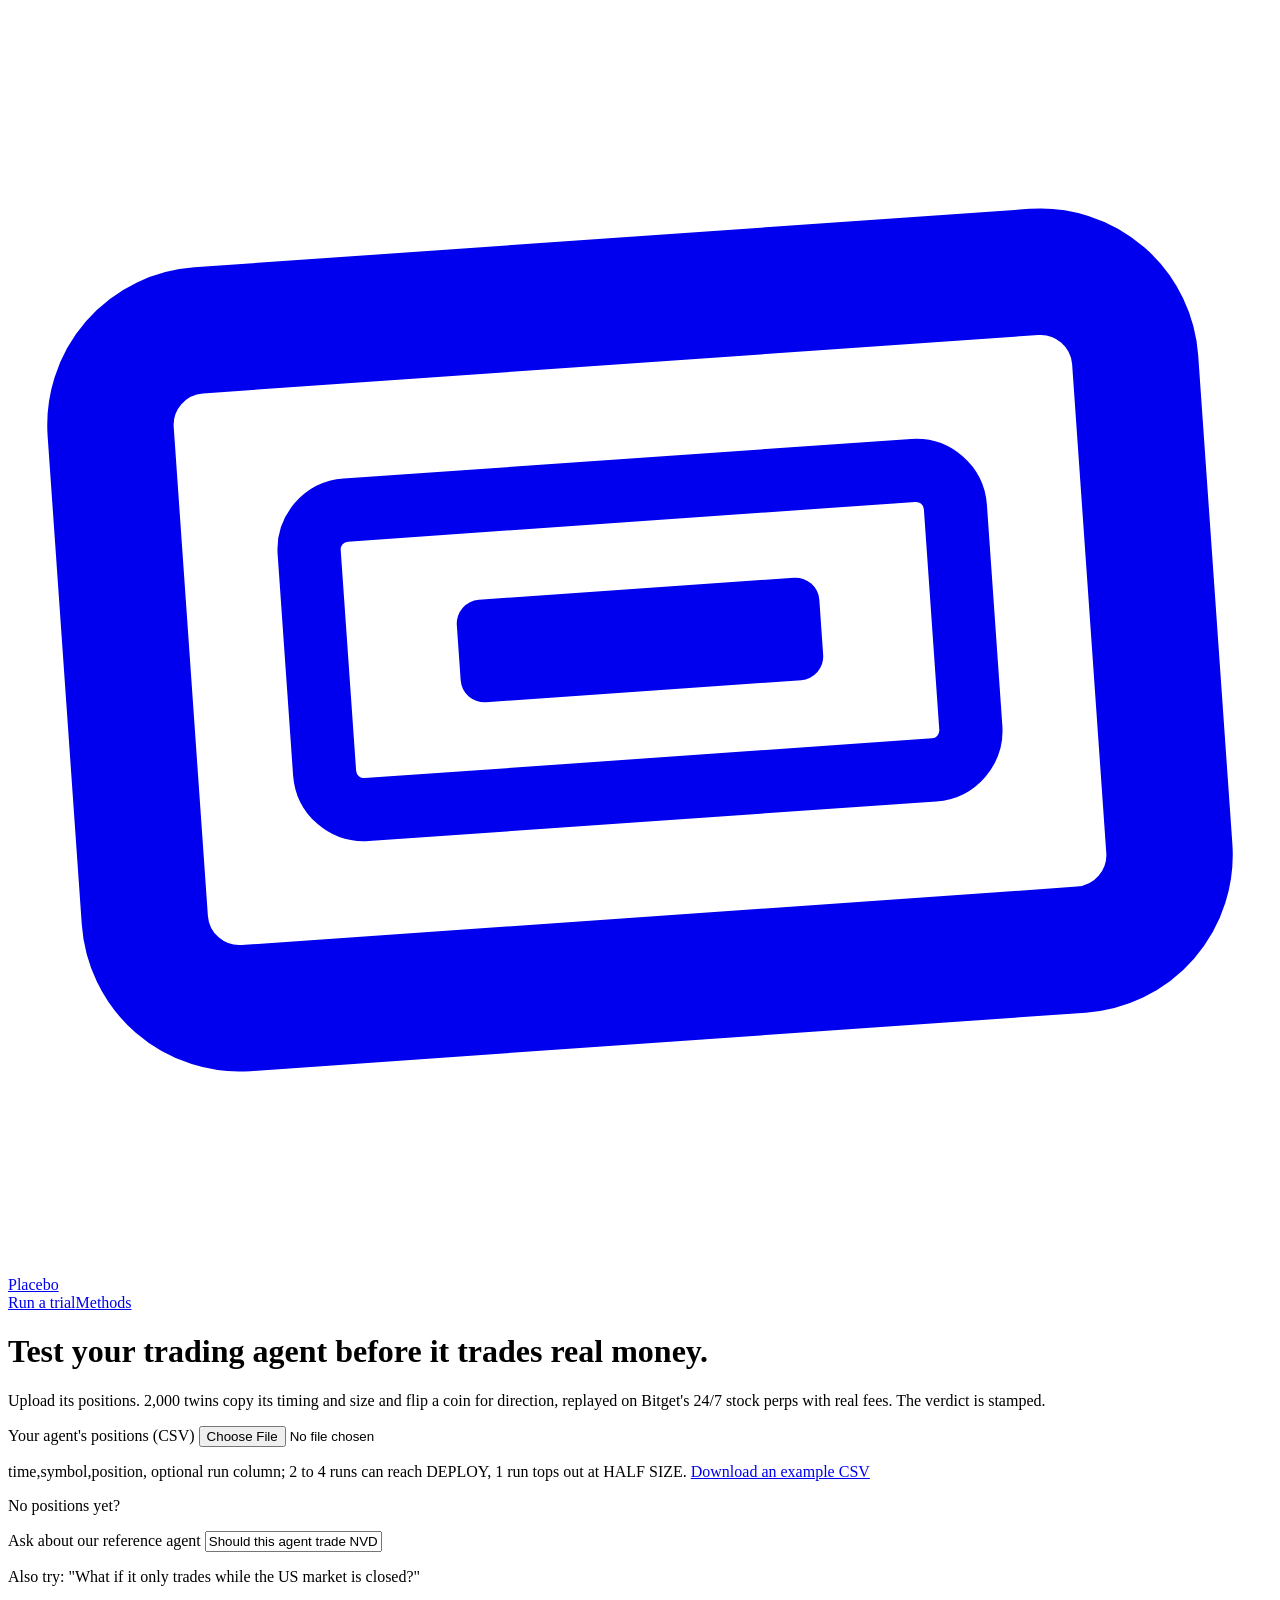
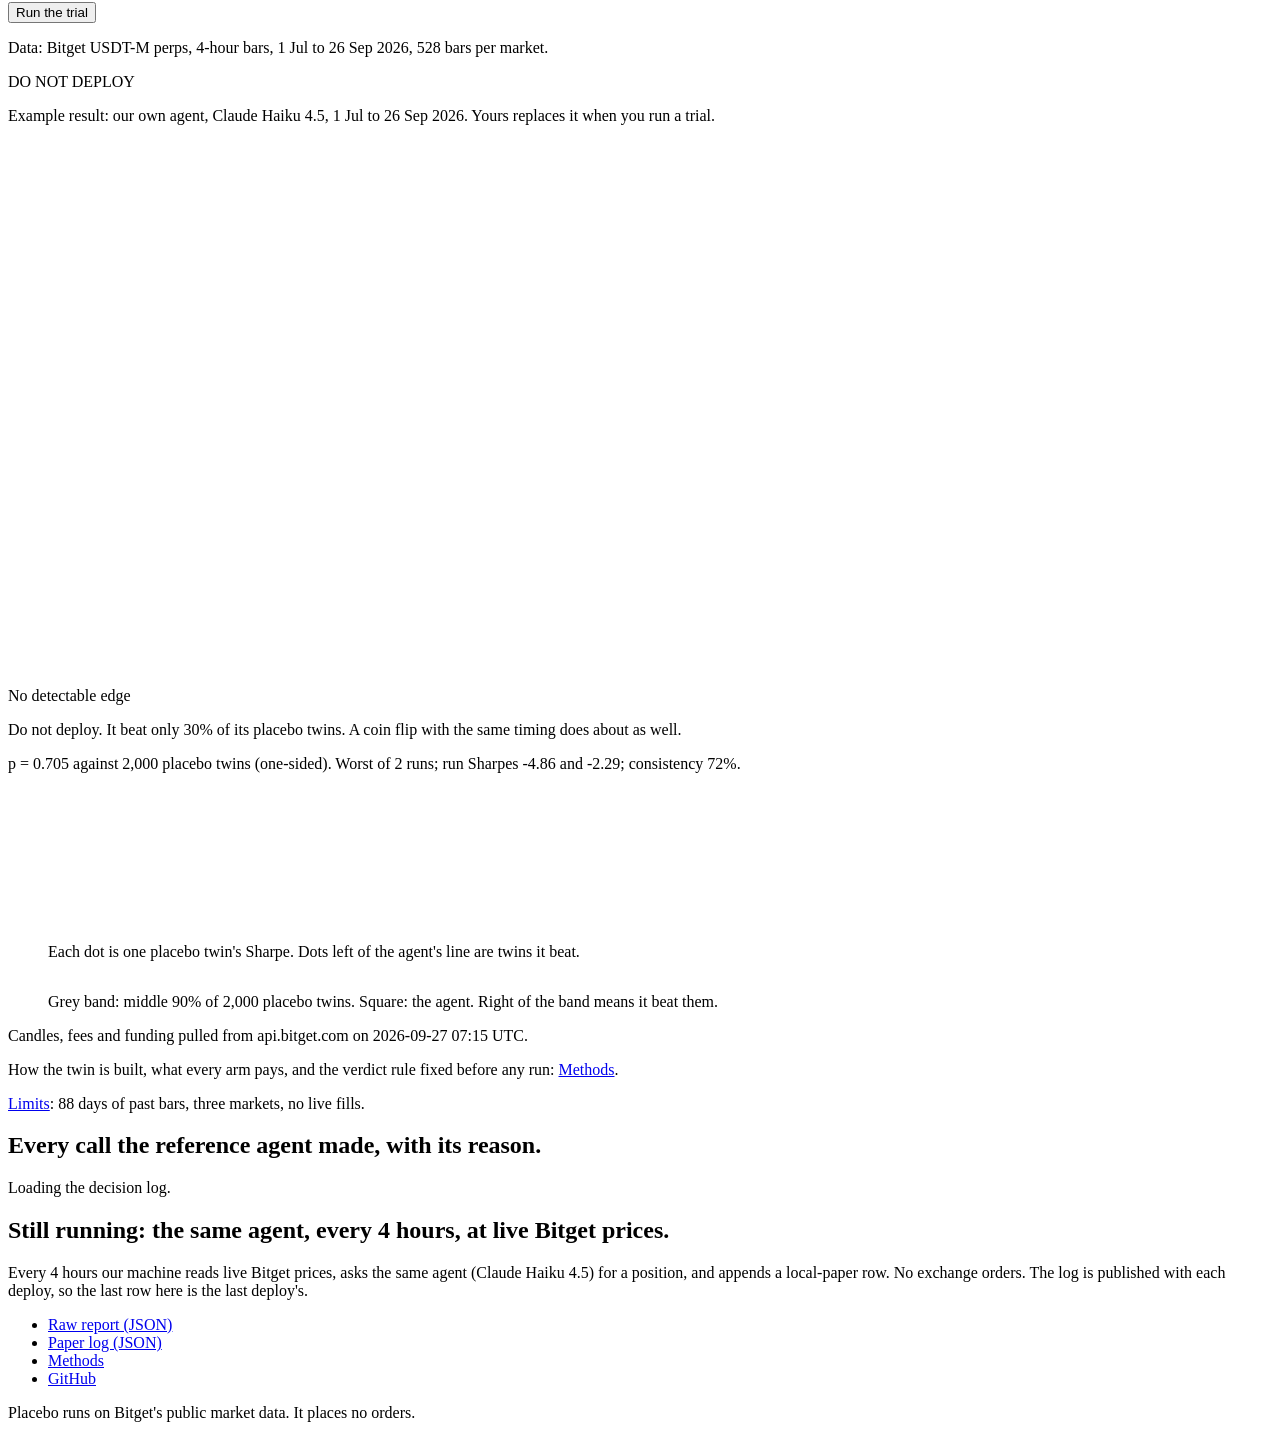
==== commit 0e6f2928: "Critic round on the live pages: bars matched vs positions on (token carries both), the CSV hold conv" ====
--- a/public/index.html
+++ b/public/index.html
@@ -20,10 +20,10 @@
   <div class="first">
     <form id="f" novalidate>
       <h1>Test your trading agent before it trades real money.</h1>
-      <p class="lede">Upload its positions. Placebo builds 2,000 twins that copy its timing and size and flip a coin for direction, replays all of them on Bitget's 24/7 stock perps with real fees, and stamps a verdict.</p>
+      <p class="lede">Upload its positions. 2,000 twins copy its timing and size and flip a coin for direction, replayed on Bitget's 24/7 stock perps with real fees. The verdict is stamped.</p>
       <label class="q" for="upload">Your agent's positions (CSV)</label>
       <input id="upload" type="file" accept=".csv,text/csv">
-      <p class="hint">time,symbol,position, optional run column; 2 to 4 runs can reach DEPLOY, 1 run tops out at HALF SIZE. <a href="/example-positions.csv" download>Download an example CSV</a></p>
+      <p class="hint" title="A row stamped 2026-07-01T04:00Z names the 4-hour bar that opens at 04:00 UTC; its position is taken at that bar's close (08:00 UTC) and held through the next bar, to 12:00 UTC.">time,symbol,position, optional run column; 2 to 4 runs can reach DEPLOY, 1 run tops out at HALF SIZE. <a href="/example-positions.csv" download>Download an example CSV</a></p>
       <p class="divider">No positions yet?</p>
       <label class="q" for="q">Ask about our reference agent</label>
       <input id="q" type="text" value="Should this agent trade NVDA, TSLA, QQQ?" autocomplete="off" maxlength="500">
@@ -49,10 +49,9 @@
       </figure>
       <p class="snapshot" id="snapshot">Candles, fees and funding pulled from api.bitget.com on 2026-09-27 07:15 UTC.</p>
       <p class="mood" id="mood"></p>
-      <p class="call">Placebo reports the trial. Whether the agent runs is a human decision.</p>
       <div class="share" id="share"></div>
       <p class="link-line">How the twin is built, what every arm pays, and the verdict rule fixed before any run: <a href="/methods">Methods</a>.</p>
-      <p class="link-line">88 days of past bars. A do-not-deploy can mean not proven yet. <a href="/methods#limits">Limits</a>.</p>
+      <p class="link-line"><a href="/methods#limits">Limits</a>: 88 days of past bars, three markets, no live fills.</p>
     </article>
   </div>
 
